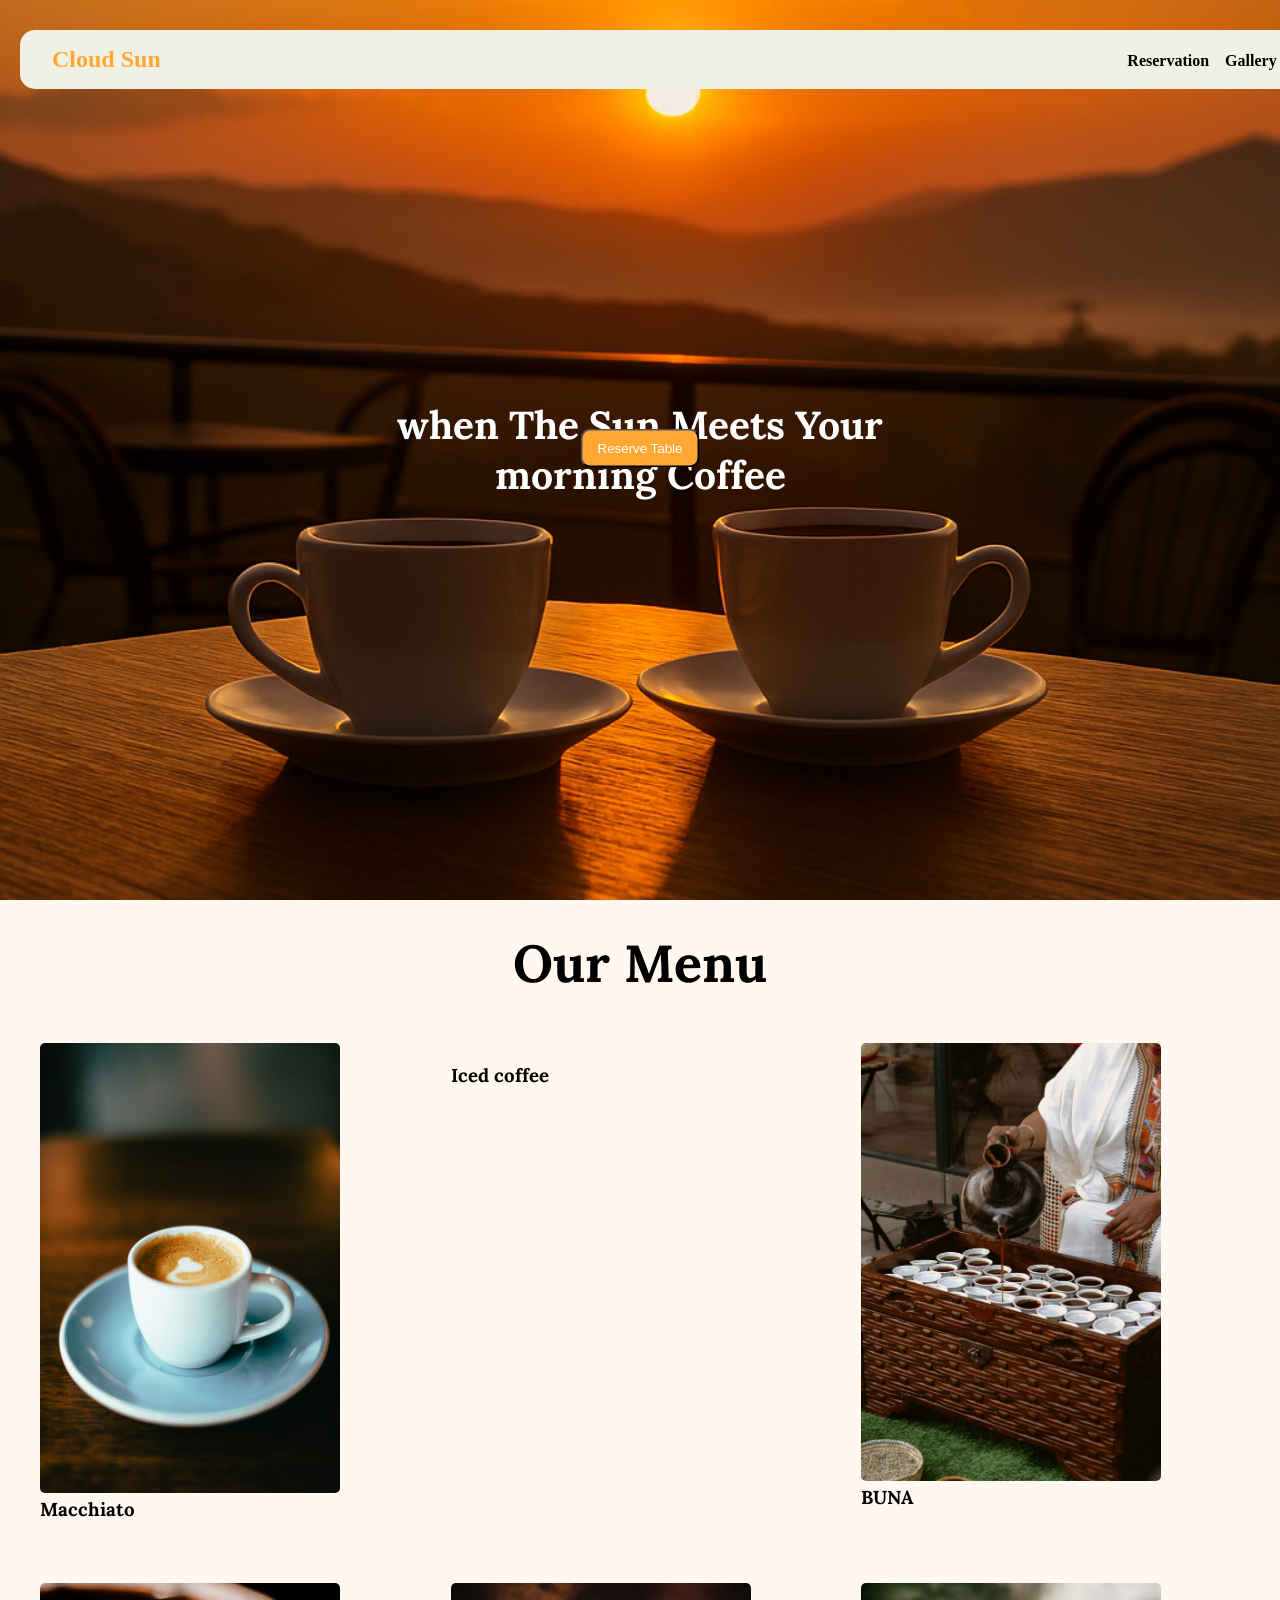
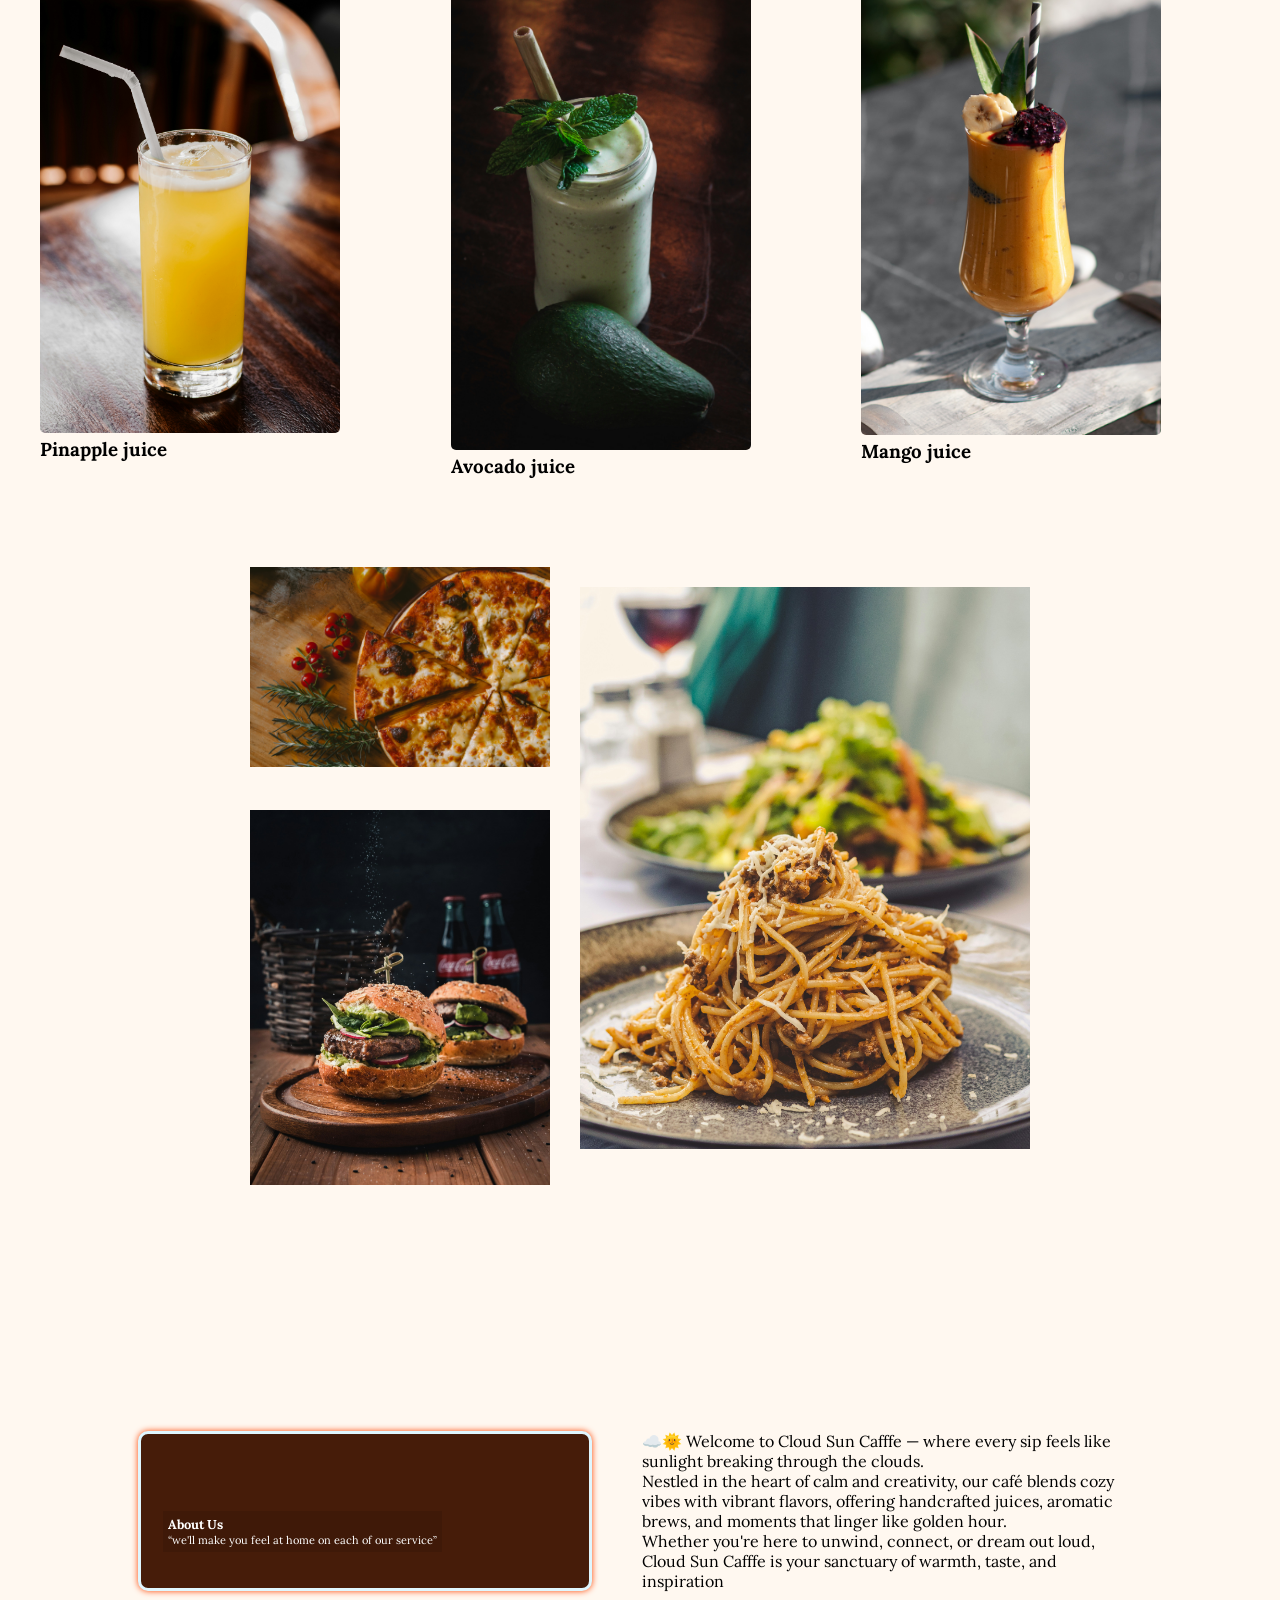
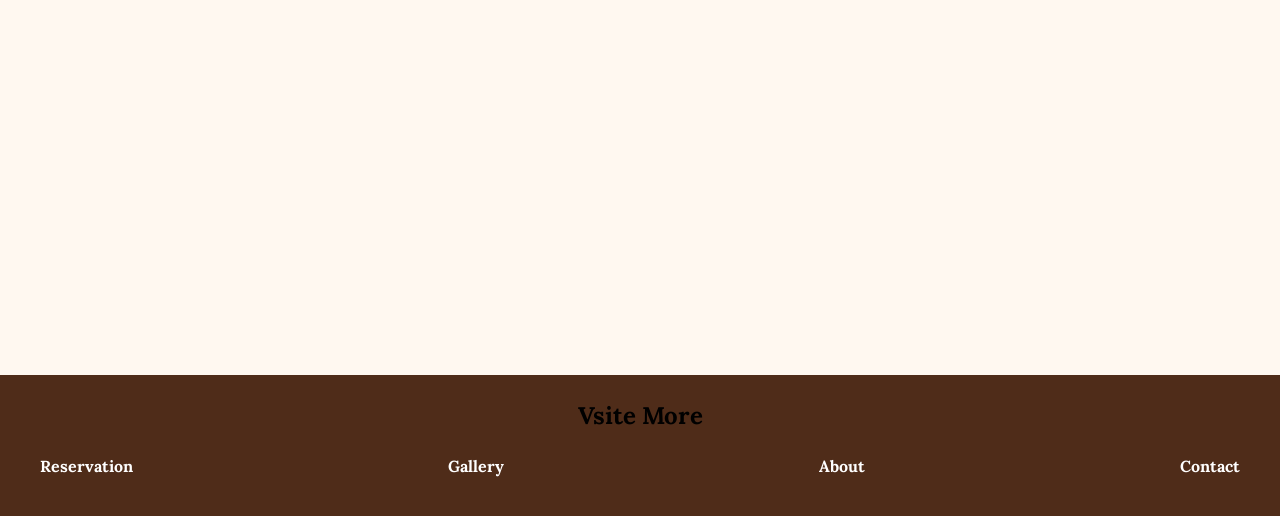
==== index.html @ cbf5fb4f "Initial implementation of Cloud Sun Cafe & Restaurant website" ====
<!DOCTYPE html>
<html lang="en">
<head>
    <meta charset="UTF-8">
    <meta name="viewport" content="width=device-width, initial-scale=1.0">
    <title>HOME PAGE</title>
    <link rel="stylesheet" href="css/style.css">
    <link href="https://fonts.googleapis.com/css2?family=Poppins:wght@400;600&family=Lora:wght@400;700&display=swap" rel="stylesheet">
</head>
<body>
    <section class="header-wrapper">
    <section class="text1">
        <h2>when The Sun Meets Your morning Coffee</h2>
    </section>
    <section class="btn1">
        <button class="btnn1"><a href="reservation.html">Reserve Table</a></button>
    </section>
  <header id="header">
       <div id="cafe-name">
        <h1>Cloud Sun</h1>
    </div>
    <nav class="nav-bar"> 
        <ul>
        <li><a href="reservation.html">Reservation</a></li>
        <li><a href="gallery.html">Gallery</a></li>
        <li><a href="about.html">about</a></li>
        <li><a href="contact.html">Contact</a></li>
    </ul>

    </nav>
  </header>  
  </section>
  
  <main id="menu-content">
    <div class="menu-place">
    <h1>Our Menu</h1>
    </div>
    <section class="menu-category">
      <div class="menu-item">
        <div class="drink1">
            <div class="im1">
             <img src="images/jeremy-yap-jn-HaGWe4yw-unsplash.jpg" alt="">
             </div>
        <h3>Macchiato </h3>
     
      </div>
      <div class="drink2">
        <img src="images/nathan-dumlao-vZOZJH_xkUk-unsplash.jpg" alt="">
        <h3> Iced coffee </h3>
       
      </div>
       <div class="drink2">
        <img src="images/zen-summer-sJGiivhaYd0-unsplash.jpg" alt="">
        <h3>BUNA</h3>
       
      </div>
      </div>
    </section>
      <section class="juices">
        <div class="juice-conetent">
        <div class="juice1">
            <div class="images">
             <img src="images/abhishek-hajare-fNTZfDSFajs-unsplash.jpg" alt="">
             </div>
        <h3> Pinapple juice </h3>
        <p></p>
      </div>
      <div class="juice2">
        <img src="images/louis-hansel-ByO9V_bwCp0-unsplash.jpg" alt="">
        <h3> Avocado juice</h3>
        <p></p>
      </div>
       <div class="juice3">
        <img src="images/kimia-kazemi-yyoNYCmTVbw-unsplash.jpg" alt="">
        <h3>Mango juice</h3>
        <p></p>
      </div>
      </div>
      </section>
      <section class="gallery">
<div class="gallery-conenet">
       <div class="food-content">
        <div class="food1">
            <div class="images">
             <img src="images/ivan-torres-MQUqbmszGGM-unsplash.jpg" alt="">
             </div>
        <h3> </h3>
        <p></p>
      </div>
      <div class="food2">
        <div class="image-food">
        <img src="images/mae-mu-I7A_pHLcQK8-unsplash.jpg" alt="">
        </div>
         <h3> </h3>
      </div>
      
</div>
<section class="side-food-passta">
     <div class="food3">
        <div class="image-food">
        <img src="images/alazar-kassahun-Lpra2k9OAZA-unsplash.jpg" alt="">
        </div>
         <h3></h3>
      </div>
</section>
</div>
      </section>
      <section class="about-us-little">
      <section class="third-section">
          <div class="overlay-text">
    <h3>About Us</h3>
    <p>“we'll make you feel at home on each of our service”</p>
          </section>
        </div>
          <div class="about-us-text">
            <p>☁️🌞 Welcome to Cloud Sun Cafffe — where every sip feels like sunlight breaking through the clouds.<br>Nestled in the heart of calm and creativity,
               our café blends cozy vibes with vibrant flavors, offering  handcrafted juices, aromatic brews, and moments that linger like golden hour.<br> Whether you're
                here to unwind, connect, or dream out loud, Cloud Sun Cafffe is your sanctuary of warmth, taste, and inspiration
</p>
          </div>

</section>
  </main>
  <footer class="foot">
    <h2>Vsite More</h2>
    <div class="contnets">
      <ul>
        <li><a href="reservation.html">Reservation</a></li>
      <li><a href="gallery.html">Gallery</a></li>
      <li><a href="about.html">About</a></li>
      <li><a href="contact.html">Contact</a></li>
    </ul>
    </div>
  </footer>
  <script src="js/"></script>
</body>
</html>
---- css/style.css ----
*{
    margin:0;
    padding:0;
    background-size: cover;
}
body{
     font-family: 'Lora', serif;
     background-color: #FFF8F0;
}
.header-wrapper{
    background: rgba(0, 0, 20,0) url(/images/Create\ an\ HD\ quality.png);
   height: 100vh;
 background-size: cover;
 background-position: center;
  position:relative;
  width: 100%;

}


#cafe-name h1 {
    font-family: 'Playfair Display', serif;
color: #FFA733;
}

#header{
    margin-top: 30px;
    margin-left: 20px;
  position: absolute;
  top:0;
  width:1350px;
  display: flex;
  justify-content: space-between;
  align-items: center;
  padding: 1rem 2rem;
  background-color: #F1F0E4;
border-radius: 15px;
 

}
@media (max-width:768px){
  #cafe-name h1 {
    font-family: 'Playfair Display', serif;
color: #FFA733;
font-size:18px;
}
#header{
   width:300px;
}
.nav-bar ul{
  font-size: 10px;
}
}

.nav-bar ul {
  list-style: none;
  display: flex;
  gap: 1rem;
}

.nav-bar a {
  color: black;
  text-decoration: none;
  font-weight: bold;
  font-family: 'Playfair Display', serif;
  transform: 0.3s;
}
.nav-bar a:hover{
    color:#FFA733;
    border-bottom: 2px solid #461C09;
    transition: ease-in;
}

.text1{
    position: absolute;
  top: 50%;
  left: 50%;
  transform: translate(-50%, -50%);
  color: white;
  text-align: center; 
  font-size: 26px;
}
@media (max-width:768px){
   .btn1{
  position: relative;
  top:40px;
 
   }
   .text1{
    font-size: 20px;
    width: 80%;
    padding: 130px;
   }
}

 button{
    background-color: #FFA733;
    padding:10px 15px;
    margin-top: 25px;
    color: white;
    position: absolute;
     top: 28rem;
    left: 50%;
    transform: translate(-50%,-50%);
   display: block;
   margin: 0 auto;
   border-radius: 10px;
    
}
button:hover{
  background-color: #150700;
  color:white;
}
button a{
  text-decoration: none;
  color: white;
}
#menu-content h1{
    text-align: center;
}
.menu-place{
    margin-top: 30px;
    font-size: 26px;
}
.menu-category {
    margin-top: 15px;
  display: flex;
  justify-content: center;
  background-color: #FFF8F0; 
  padding: 2rem;
  border-radius: 16px;
}
.menu-item {
  display: grid;
  grid-template-columns: repeat(auto-fit, minmax(100px, 1fr));
  gap: 2rem;
  max-width: 1200px;
  width: 100%;
}
.menu-item img{
    width:300px;
    border-radius:5px;
}
@media (max-width: 768px) {
  .menu-item {
    grid-template-columns: 1fr;
  }
}
.juices{
    display: flex;
    justify-content: center;
    gap: 10px;
  background-color: #FFF8F0; 
    
}
.juice-conetent img{
    width:300px;
    border-radius:5px; 
}
.juice-conetent {
    margin-top: 30px;
    display: grid;
  grid-template-columns: repeat(auto-fit, minmax(100px, 1fr));
  gap: 2rem;
  max-width: 1200px;
  width: 100%;
}

@media (max-width: 768px) {
 .juice-conetent {
    grid-template-columns: 1fr;
    margin-left: 30px;
    
  }
}
.gallery-conenet{
    margin-top: 50px;
    display: flex;
    justify-content: center;
  background-color: #FFF8F0; 

}
@media(max-width:768px){
  .gallery-conenet{
    flex-direction: column;
    align-items: center;
  }
}
.gallery-conenet img{
     width:300px;
     margin-top: 13%;
}
.food-content{
   
}
.side-food-passta{
    padding-left: 30px;
}
.side-food-passta img{
    width: 450px;
}
.third-section{
    margin-top: 50px;
     position: relative;
    background-color:#461C09;
}
.third-section {
width:35%;
border-radius: 10px;
 border: 3px solid #e0f7ff;
 box-shadow:0 0 6px  orangered;

 
}
.overlay-text{
    padding: 5px;
    position: absolute;
    top:50%;
    left: 5%;
    color: white;
    font-size: 11px;
    background-color: rgba(0, 0, 0, 0.1);
}
.about-us-little{
 display: flex;
 justify-content: center;
 gap: 50px;
 flex-wrap: wrap;
 margin-top: 15%;
}
.about-us-text{
  display: block;
  width: 500px;
  margin-top:50px;
}
footer{
   background-color:#4F2C19;
   margin-top: 30%;
   padding: 20px;
}
.foot h2{
 text-align: center;
 margin: 5px;
}
.contnets{
  color:black;
padding: 20px;
  gap: px;
  
}
.contnets ul{
  display: flex;
  justify-content: space-between;
}
.contnets li{
  list-style: none;
}
.contnets a{
    color: white;
  text-decoration: none;
  cursor: pointer;
  font-weight: bolder;
  font-family:'Lora',serif;

}
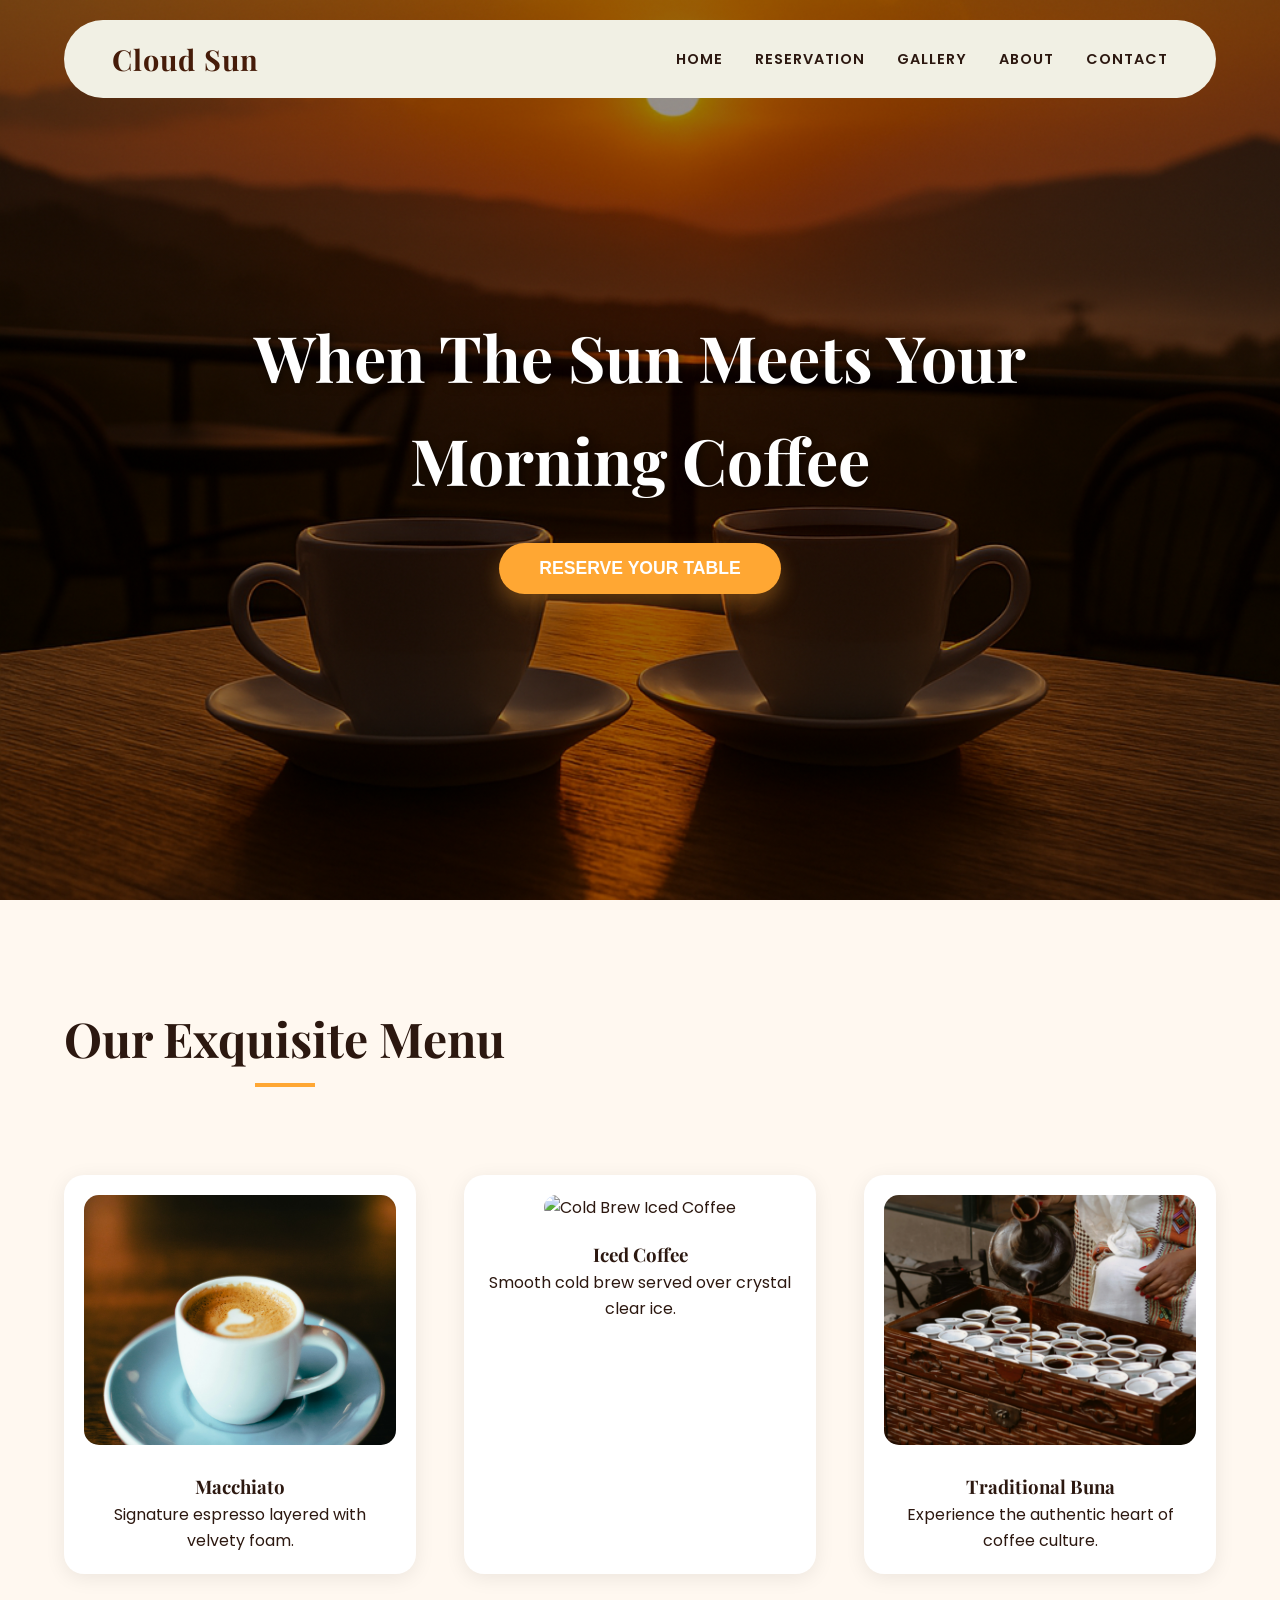
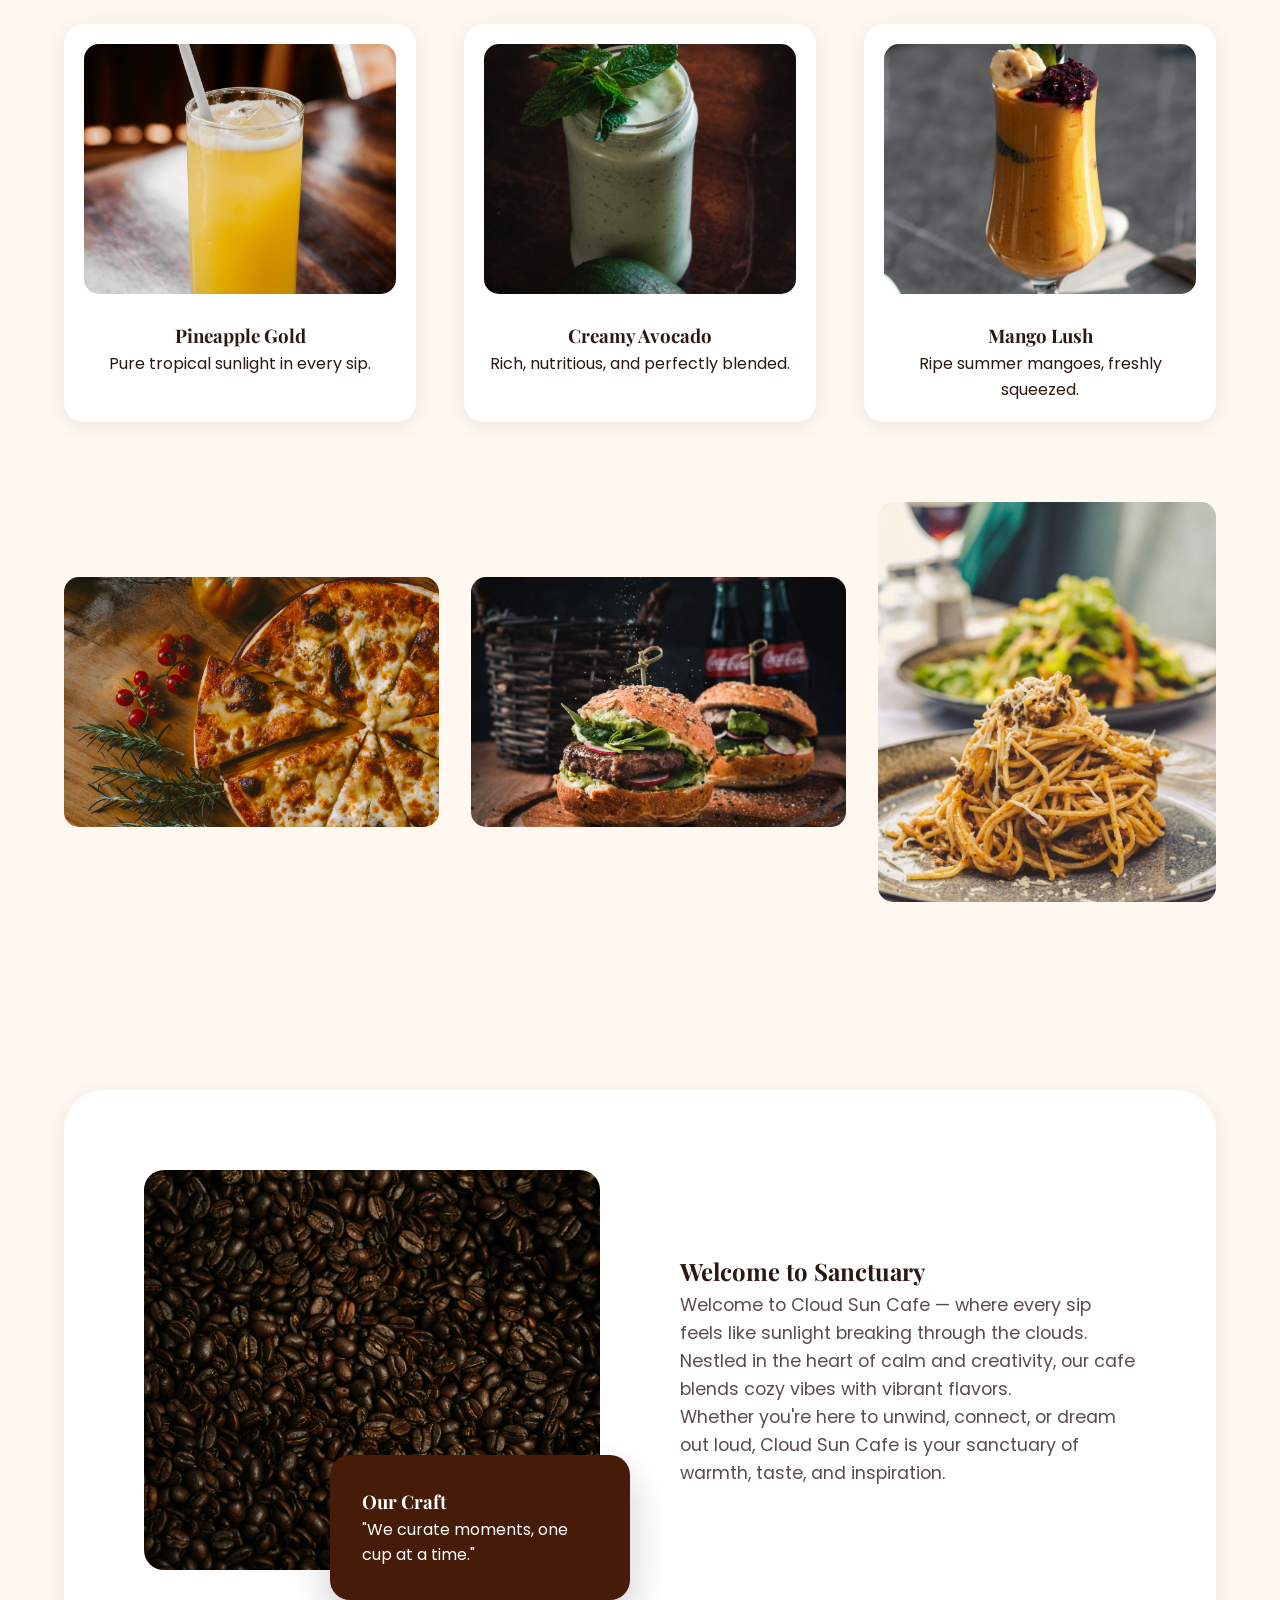
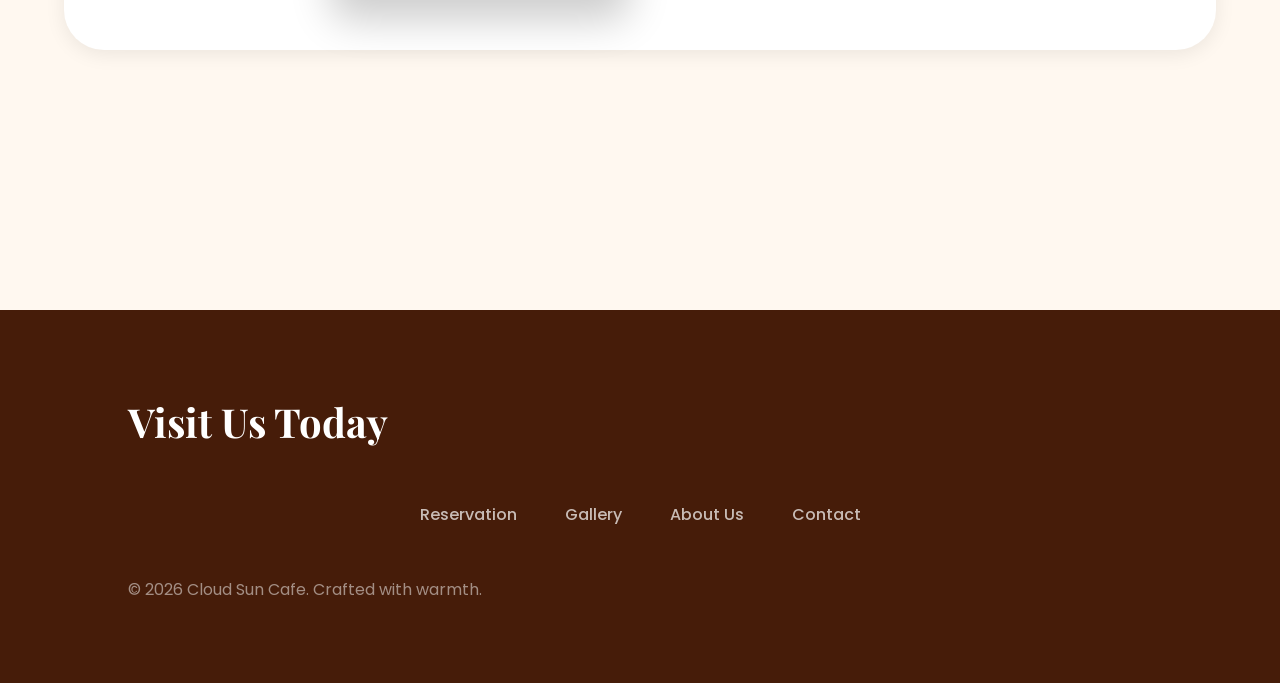
==== commit 574fcf96: "Refactor: Professionalize UI/UX and organize project structure" ====
--- a/index.html
+++ b/index.html
@@ -3,135 +3,125 @@
 <head>
     <meta charset="UTF-8">
     <meta name="viewport" content="width=device-width, initial-scale=1.0">
-    <title>HOME PAGE</title>
+    <meta name="description" content="Experience the finest artisanal coffee and handcrafted juices at Cloud Sun Cafe. Your sanctuary of warmth and inspiration.">
+    <title>Cloud Sun Cafe | Artisanal Coffee & Handcrafted Juices</title>
     <link rel="stylesheet" href="css/style.css">
-    <link href="https://fonts.googleapis.com/css2?family=Poppins:wght@400;600&family=Lora:wght@400;700&display=swap" rel="stylesheet">
+    <link href="https://fonts.googleapis.com/css2?family=Poppins:wght@300;400;600;700&family=Playfair+Display:wght@700;900&display=swap" rel="stylesheet">
 </head>
 <body>
+    <header id="header">
+        <div id="cafe-name">
+            <h1>Cloud Sun</h1>
+        </div>
+        <nav class="nav-bar"> 
+            <ul>
+                <li><a href="index.html">Home</a></li>
+                <li><a href="reservation.html">Reservation</a></li>
+                <li><a href="gallery.html">Gallery</a></li>
+                <li><a href="about.html">About</a></li>
+                <li><a href="contact.html">Contact</a></li>
+            </ul>
+        </nav>
+    </header>
+
     <section class="header-wrapper">
-    <section class="text1">
-        <h2>when The Sun Meets Your morning Coffee</h2>
+        <div class="text1">
+            <h2>When The Sun Meets Your Morning Coffee</h2>
+        </div>
+        <div class="btn1">
+            <button class="btnn1"><a href="reservation.html">Reserve Your Table</a></button>
+        </div>
     </section>
-    <section class="btn1">
-        <button class="btnn1"><a href="reservation.html">Reserve Table</a></button>
-    </section>
-  <header id="header">
-       <div id="cafe-name">
-        <h1>Cloud Sun</h1>
-    </div>
-    <nav class="nav-bar"> 
-        <ul>
-        <li><a href="reservation.html">Reservation</a></li>
-        <li><a href="gallery.html">Gallery</a></li>
-        <li><a href="about.html">about</a></li>
-        <li><a href="contact.html">Contact</a></li>
-    </ul>
+  
+    <main id="menu-content">
+        <div class="menu-place">
+            <h1>Our Exquisite Menu</h1>
+        </div>
+        
+        <section class="menu-category">
+            <div class="menu-item">
+                <article class="drink1">
+                    <img src="images/macchiato.jpg" alt="Rich Caramel Macchiato">
+                    <h3>Macchiato</h3>
+                    <p>Signature espresso layered with velvety foam.</p>
+                </article>
+                <article class="drink2">
+                    <img src="images/iced-coffee.jpg" alt="Cold Brew Iced Coffee">
+                    <h3>Iced Coffee</h3>
+                    <p>Smooth cold brew served over crystal clear ice.</p>
+                </article>
+                <article class="drink2">
+                    <img src="images/buna.jpg" alt="Traditional Buna Coffee">
+                    <h3>Traditional Buna</h3>
+                    <p>Experience the authentic heart of coffee culture.</p>
+                </article>
+            </div>
+        </section>
 
-    </nav>
-  </header>  
-  </section>
-  
-  <main id="menu-content">
-    <div class="menu-place">
-    <h1>Our Menu</h1>
-    </div>
-    <section class="menu-category">
-      <div class="menu-item">
-        <div class="drink1">
-            <div class="im1">
-             <img src="images/jeremy-yap-jn-HaGWe4yw-unsplash.jpg" alt="">
-             </div>
-        <h3>Macchiato </h3>
-     
-      </div>
-      <div class="drink2">
-        <img src="images/nathan-dumlao-vZOZJH_xkUk-unsplash.jpg" alt="">
-        <h3> Iced coffee </h3>
-       
-      </div>
-       <div class="drink2">
-        <img src="images/zen-summer-sJGiivhaYd0-unsplash.jpg" alt="">
-        <h3>BUNA</h3>
-       
-      </div>
-      </div>
-    </section>
-      <section class="juices">
-        <div class="juice-conetent">
-        <div class="juice1">
-            <div class="images">
-             <img src="images/abhishek-hajare-fNTZfDSFajs-unsplash.jpg" alt="">
-             </div>
-        <h3> Pinapple juice </h3>
-        <p></p>
-      </div>
-      <div class="juice2">
-        <img src="images/louis-hansel-ByO9V_bwCp0-unsplash.jpg" alt="">
-        <h3> Avocado juice</h3>
-        <p></p>
-      </div>
-       <div class="juice3">
-        <img src="images/kimia-kazemi-yyoNYCmTVbw-unsplash.jpg" alt="">
-        <h3>Mango juice</h3>
-        <p></p>
-      </div>
-      </div>
-      </section>
-      <section class="gallery">
-<div class="gallery-conenet">
-       <div class="food-content">
-        <div class="food1">
-            <div class="images">
-             <img src="images/ivan-torres-MQUqbmszGGM-unsplash.jpg" alt="">
-             </div>
-        <h3> </h3>
-        <p></p>
-      </div>
-      <div class="food2">
-        <div class="image-food">
-        <img src="images/mae-mu-I7A_pHLcQK8-unsplash.jpg" alt="">
+        <section class="juices">
+            <div class="juice-conetent">
+                <article class="juice1">
+                    <img src="images/pineapple-juice.jpg" alt="Sweet Pineapple Juice">
+                    <h3>Pineapple Gold</h3>
+                    <p>Pure tropical sunlight in every sip.</p>
+                </article>
+                <article class="juice2">
+                    <img src="images/avocado-juice.jpg" alt="Creamy Avocado Juice">
+                    <h3>Creamy Avocado</h3>
+                    <p>Rich, nutritious, and perfectly blended.</p>
+                </article>
+                <article class="juice3">
+                    <img src="images/mango-juice.jpg" alt="Lush Mango Juice">
+                    <h3>Mango Lush</h3>
+                    <p>Ripe summer mangoes, freshly squeezed.</p>
+                </article>
+            </div>
+        </section>
+
+        <section class="gallery">
+            <div class="gallery-content">
+                <div class="food-content">
+                    <div class="food1">
+                        <img src="images/pasta-1.jpg" alt="Artisan Pasta Selection">
+                    </div>
+                    <div class="food2">
+                        <img src="images/pasta-2.jpg" alt="Savory Home-style Pasta">
+                    </div>
+                </div>
+                <div class="side-food-pasta">
+                    <img src="images/pasta-3.jpg" alt="Signature Seafood Pasta">
+                </div>
+            </div>
+        </section>
+
+        <section class="about-us-little">
+            <div class="third-section">
+                <div class="overlay-text">
+                    <h3>Our Craft</h3>
+                    <p>"We curate moments, one cup at a time."</p>
+                </div>
+            </div>
+            <div class="about-us-text">
+                <h2>Welcome to Sanctuary</h2>
+                <p>Welcome to Cloud Sun Cafe — where every sip feels like sunlight breaking through the clouds. Nestled in the heart of calm and creativity, our cafe blends cozy vibes with vibrant flavors.</p>
+                <p>Whether you're here to unwind, connect, or dream out loud, Cloud Sun Cafe is your sanctuary of warmth, taste, and inspiration.</p>
+            </div>
+        </section>
+    </main>
+
+    <footer class="foot">
+        <h2>Visit Us Today</h2>
+        <div class="contents">
+            <ul>
+                <li><a href="reservation.html">Reservation</a></li>
+                <li><a href="gallery.html">Gallery</a></li>
+                <li><a href="about.html">About Us</a></li>
+                <li><a href="contact.html">Contact</a></li>
+            </ul>
         </div>
-         <h3> </h3>
-      </div>
-      
-</div>
-<section class="side-food-passta">
-     <div class="food3">
-        <div class="image-food">
-        <img src="images/alazar-kassahun-Lpra2k9OAZA-unsplash.jpg" alt="">
-        </div>
-         <h3></h3>
-      </div>
-</section>
-</div>
-      </section>
-      <section class="about-us-little">
-      <section class="third-section">
-          <div class="overlay-text">
-    <h3>About Us</h3>
-    <p>“we'll make you feel at home on each of our service”</p>
-          </section>
-        </div>
-          <div class="about-us-text">
-            <p>☁️🌞 Welcome to Cloud Sun Cafffe — where every sip feels like sunlight breaking through the clouds.<br>Nestled in the heart of calm and creativity,
-               our café blends cozy vibes with vibrant flavors, offering  handcrafted juices, aromatic brews, and moments that linger like golden hour.<br> Whether you're
-                here to unwind, connect, or dream out loud, Cloud Sun Cafffe is your sanctuary of warmth, taste, and inspiration
-</p>
-          </div>
+        <p style="margin-top: 50px; opacity: 0.5;">&copy; 2026 Cloud Sun Cafe. Crafted with warmth.</p>
+    </footer>
 
-</section>
-  </main>
-  <footer class="foot">
-    <h2>Vsite More</h2>
-    <div class="contnets">
-      <ul>
-        <li><a href="reservation.html">Reservation</a></li>
-      <li><a href="gallery.html">Gallery</a></li>
-      <li><a href="about.html">About</a></li>
-      <li><a href="contact.html">Contact</a></li>
-    </ul>
-    </div>
-  </footer>
-  <script src="js/"></script>
+    <script src="js/main.js"></script>
 </body>
 </html>
--- a/css/style.css
+++ b/css/style.css
@@ -1,267 +1,315 @@
-*{
-    margin:0;
-    padding:0;
+:root {
+    --primary: #461c09;
+    --primary-light: #6d3a24;
+    --accent: #ffa733;
+    --accent-hover: #e6952e;
+    --bg-warm: #fff8f0;
+    --bg-white: #ffffff;
+    --text-dark: #2c1810;
+    --text-light: #5c4b51;
+    --glass: rgba(255, 255, 255, 0.85);
+    --shadow: 0 4px 20px rgba(0, 0, 0, 0.08);
+    --transition: all 0.3s cubic-bezier(0.4, 0, 0.2, 1);
+}
+
+* {
+    margin: 0;
+    padding: 0;
+    box-sizing: border-box;
+}
+
+body {
+    font-family: 'Poppins', sans-serif;
+    color: var(--text-dark);
+    line-height: 1.6;
+    background-color: var(--bg-warm);
+    overflow-x: hidden;
+}
+
+h1, h2, h3 {
+    font-family: 'Playfair Display', serif;
+    font-weight: 700;
+}
+
+/* --- Premium Navigation --- */
+header {
+    position: fixed;
+    top: 20px;
+    left: 50%;
+    transform: translateX(-50%);
+    width: 90%;
+    max-width: 1200px;
+    display: flex;
+    justify-content: space-between;
+    align-items: center;
+    padding: 1rem 3rem;
+    background: var(--glass);
+    backdrop-filter: blur(10px);
+    border-radius: 50px;
+    z-index: 1000;
+    box-shadow: var(--shadow);
+    transition: var(--transition);
+}
+
+header.sticky {
+    top: 0;
+    width: 100%;
+    border-radius: 0;
+    padding: 0.8rem 5%;
+}
+
+#cafe-name h1 {
+    font-size: 1.8rem;
+    color: var(--primary);
+    letter-spacing: 1px;
+}
+
+.nav-bar ul {
+    list-style: none;
+    display: flex;
+    gap: 2rem;
+}
+
+.nav-bar a {
+    text-decoration: none;
+    color: var(--text-dark);
+    font-weight: 600;
+    font-size: 0.9rem;
+    text-transform: uppercase;
+    letter-spacing: 1px;
+    transition: var(--transition);
+    position: relative;
+}
+
+.nav-bar a::after {
+    content: '';
+    position: absolute;
+    bottom: -5px;
+    left: 0;
+    width: 0;
+    height: 2px;
+    background: var(--accent);
+    transition: var(--transition);
+}
+
+.nav-bar a:hover {
+    color: var(--accent);
+}
+
+.nav-bar a:hover::after {
+    width: 100%;
+}
+
+/* --- Hero Section --- */
+.header-wrapper {
+    height: 100vh;
+    background: linear-gradient(rgba(0,0,0,0.4), rgba(0,0,0,0.4)), url("../images/logo.png");
     background-size: cover;
-}
-body{
-     font-family: 'Lora', serif;
-     background-color: #FFF8F0;
-}
-.header-wrapper{
-    background: rgba(0, 0, 20,0) url(/images/Create\ an\ HD\ quality.png);
-   height: 100vh;
- background-size: cover;
- background-position: center;
-  position:relative;
-  width: 100%;
-
-}
-
-
-#cafe-name h1 {
-    font-family: 'Playfair Display', serif;
-color: #FFA733;
-}
-
-#header{
-    margin-top: 30px;
-    margin-left: 20px;
-  position: absolute;
-  top:0;
-  width:1350px;
-  display: flex;
-  justify-content: space-between;
-  align-items: center;
-  padding: 1rem 2rem;
-  background-color: #F1F0E4;
-border-radius: 15px;
- 
-
-}
-@media (max-width:768px){
-  #cafe-name h1 {
-    font-family: 'Playfair Display', serif;
-color: #FFA733;
-font-size:18px;
-}
-#header{
-   width:300px;
-}
-.nav-bar ul{
-  font-size: 10px;
-}
-}
-
-.nav-bar ul {
-  list-style: none;
-  display: flex;
-  gap: 1rem;
-}
-
-.nav-bar a {
-  color: black;
-  text-decoration: none;
-  font-weight: bold;
-  font-family: 'Playfair Display', serif;
-  transform: 0.3s;
-}
-.nav-bar a:hover{
-    color:#FFA733;
-    border-bottom: 2px solid #461C09;
-    transition: ease-in;
-}
-
-.text1{
+    background-position: center;
+    display: flex;
+    flex-direction: column;
+    justify-content: center;
+    align-items: center;
+    text-align: center;
+    color: white;
+}
+
+.text1 h2 {
+    font-size: 4rem;
+    max-width: 800px;
+    margin-bottom: 2rem;
+    text-transform: capitalize;
+    text-shadow: 2px 2px 10px rgba(0,0,0,0.5);
+    animation: fadeInUp 1s ease;
+}
+
+.btnn1 {
+    background: var(--accent);
+    padding: 15px 40px;
+    border-radius: 50px;
+    border: none;
+    transition: var(--transition);
+    cursor: pointer;
+    box-shadow: 0 10px 20px rgba(255, 167, 51, 0.3);
+}
+
+.btnn1 a {
+    color: white;
+    text-decoration: none;
+    font-weight: 700;
+    font-size: 1.1rem;
+    text-transform: uppercase;
+}
+
+.btnn1:hover {
+    transform: translateY(-5px);
+    background: var(--accent-hover);
+    box-shadow: 0 15px 30px rgba(255, 167, 51, 0.4);
+}
+
+/* --- Sections --- */
+main {
+    padding: 100px 5%;
+}
+
+.menu-place h1 {
+    font-size: 3rem;
+    margin-bottom: 3rem;
+    position: relative;
+    display: inline-block;
+}
+
+.menu-place h1::after {
+    content: '';
     position: absolute;
-  top: 50%;
-  left: 50%;
-  transform: translate(-50%, -50%);
-  color: white;
-  text-align: center; 
-  font-size: 26px;
-}
-@media (max-width:768px){
-   .btn1{
-  position: relative;
-  top:40px;
- 
-   }
-   .text1{
-    font-size: 20px;
-    width: 80%;
-    padding: 130px;
-   }
-}
-
- button{
-    background-color: #FFA733;
-    padding:10px 15px;
-    margin-top: 25px;
+    bottom: -10px;
+    left: 50%;
+    transform: translateX(-50%);
+    width: 60px;
+    height: 4px;
+    background: var(--accent);
+}
+
+/* --- Grid Systems --- */
+.menu-item, .juice-conetent {
+    display: grid;
+    grid-template-columns: repeat(auto-fit, minmax(300px, 1fr));
+    gap: 3rem;
+    max-width: 1200px;
+    margin: 50px auto;
+}
+
+.drink1, .drink2, .juice1, .juice2, .juice3 {
+    background: var(--bg-white);
+    padding: 20px;
+    border-radius: 20px;
+    box-shadow: var(--shadow);
+    transition: var(--transition);
+    text-align: center;
+}
+
+.drink1:hover, .juice1:hover {
+    transform: translateY(-10px);
+}
+
+img {
+    width: 100%;
+    height: 250px;
+    object-fit: cover;
+    border-radius: 15px;
+    margin-bottom: 20px;
+}
+
+/* --- Side Food Section --- */
+.gallery-content {
+    display: flex;
+    gap: 2rem;
+    align-items: center;
+    margin-top: 5rem;
+}
+
+.food-content {
+    display: grid;
+    grid-template-columns: 1fr 1fr;
+    gap: 2rem;
+}
+
+.side-food-pasta {
+    flex: 1;
+}
+
+.side-food-pasta img {
+    height: 400px;
+}
+
+/* --- About Us Mini --- */
+.about-us-little {
+    display: flex;
+    align-items: center;
+    gap: 5rem;
+    margin-top: 10rem;
+    padding: 80px;
+    background: var(--bg-white);
+    border-radius: 40px;
+    box-shadow: var(--shadow);
+}
+
+.third-section {
+    flex: 1;
+    height: 400px;
+    background: url("../images/interior-1.jpg") center/cover;
+    border-radius: 20px;
+    position: relative;
+}
+
+.overlay-text {
+    position: absolute;
+    bottom: -30px;
+    right: -30px;
+    background: var(--primary);
     color: white;
-    position: absolute;
-     top: 28rem;
-    left: 50%;
-    transform: translate(-50%,-50%);
-   display: block;
-   margin: 0 auto;
-   border-radius: 10px;
-    
-}
-button:hover{
-  background-color: #150700;
-  color:white;
-}
-button a{
-  text-decoration: none;
-  color: white;
-}
-#menu-content h1{
-    text-align: center;
-}
-.menu-place{
-    margin-top: 30px;
-    font-size: 26px;
-}
-.menu-category {
-    margin-top: 15px;
-  display: flex;
-  justify-content: center;
-  background-color: #FFF8F0; 
-  padding: 2rem;
-  border-radius: 16px;
-}
-.menu-item {
-  display: grid;
-  grid-template-columns: repeat(auto-fit, minmax(100px, 1fr));
-  gap: 2rem;
-  max-width: 1200px;
-  width: 100%;
-}
-.menu-item img{
-    width:300px;
-    border-radius:5px;
-}
+    padding: 2rem;
+    border-radius: 20px;
+    max-width: 300px;
+    box-shadow: 0 20px 40px rgba(0,0,0,0.2);
+}
+
+.about-us-text {
+    flex: 1;
+}
+
+.about-us-text p {
+    font-size: 1.1rem;
+    color: var(--text-light);
+}
+
+/* --- Footer --- */
+footer {
+    background: var(--primary);
+    color: white;
+    padding: 80px 10%;
+    margin-top: 10rem;
+}
+
+footer h2 {
+    font-size: 2.5rem;
+    margin-bottom: 3rem;
+}
+
+.contents ul {
+    display: flex;
+    justify-content: center;
+    gap: 3rem;
+    list-style: none;
+}
+
+.contents a {
+    color: rgba(255,255,255,0.7);
+    text-decoration: none;
+    font-weight: 500;
+    transition: var(--transition);
+}
+
+.contents a:hover {
+    color: var(--accent);
+}
+
+/* --- Animations --- */
+@keyframes fadeInUp {
+    from {
+        opacity: 0;
+        transform: translateY(30px);
+    }
+    to {
+        opacity: 1;
+        transform: translateY(0);
+    }
+}
+
+/* --- Mobile --- */
 @media (max-width: 768px) {
-  .menu-item {
-    grid-template-columns: 1fr;
-  }
-}
-.juices{
-    display: flex;
-    justify-content: center;
-    gap: 10px;
-  background-color: #FFF8F0; 
-    
-}
-.juice-conetent img{
-    width:300px;
-    border-radius:5px; 
-}
-.juice-conetent {
-    margin-top: 30px;
-    display: grid;
-  grid-template-columns: repeat(auto-fit, minmax(100px, 1fr));
-  gap: 2rem;
-  max-width: 1200px;
-  width: 100%;
-}
-
-@media (max-width: 768px) {
- .juice-conetent {
-    grid-template-columns: 1fr;
-    margin-left: 30px;
-    
-  }
-}
-.gallery-conenet{
-    margin-top: 50px;
-    display: flex;
-    justify-content: center;
-  background-color: #FFF8F0; 
-
-}
-@media(max-width:768px){
-  .gallery-conenet{
-    flex-direction: column;
-    align-items: center;
-  }
-}
-.gallery-conenet img{
-     width:300px;
-     margin-top: 13%;
-}
-.food-content{
-   
-}
-.side-food-passta{
-    padding-left: 30px;
-}
-.side-food-passta img{
-    width: 450px;
-}
-.third-section{
-    margin-top: 50px;
-     position: relative;
-    background-color:#461C09;
-}
-.third-section {
-width:35%;
-border-radius: 10px;
- border: 3px solid #e0f7ff;
- box-shadow:0 0 6px  orangered;
-
- 
-}
-.overlay-text{
-    padding: 5px;
-    position: absolute;
-    top:50%;
-    left: 5%;
-    color: white;
-    font-size: 11px;
-    background-color: rgba(0, 0, 0, 0.1);
-}
-.about-us-little{
- display: flex;
- justify-content: center;
- gap: 50px;
- flex-wrap: wrap;
- margin-top: 15%;
-}
-.about-us-text{
-  display: block;
-  width: 500px;
-  margin-top:50px;
-}
-footer{
-   background-color:#4F2C19;
-   margin-top: 30%;
-   padding: 20px;
-}
-.foot h2{
- text-align: center;
- margin: 5px;
-}
-.contnets{
-  color:black;
-padding: 20px;
-  gap: px;
-  
-}
-.contnets ul{
-  display: flex;
-  justify-content: space-between;
-}
-.contnets li{
-  list-style: none;
-}
-.contnets a{
-    color: white;
-  text-decoration: none;
-  cursor: pointer;
-  font-weight: bolder;
-  font-family:'Lora',serif;
-
-}
-
-  +    .text1 h2 { font-size: 2.5rem; }
+    .about-us-little { flex-direction: column; padding: 40px; }
+    .gallery-content { flex-direction: column; }
+    .overlay-text { position: static; margin-top: 20px; max-width: 100%; }
+}
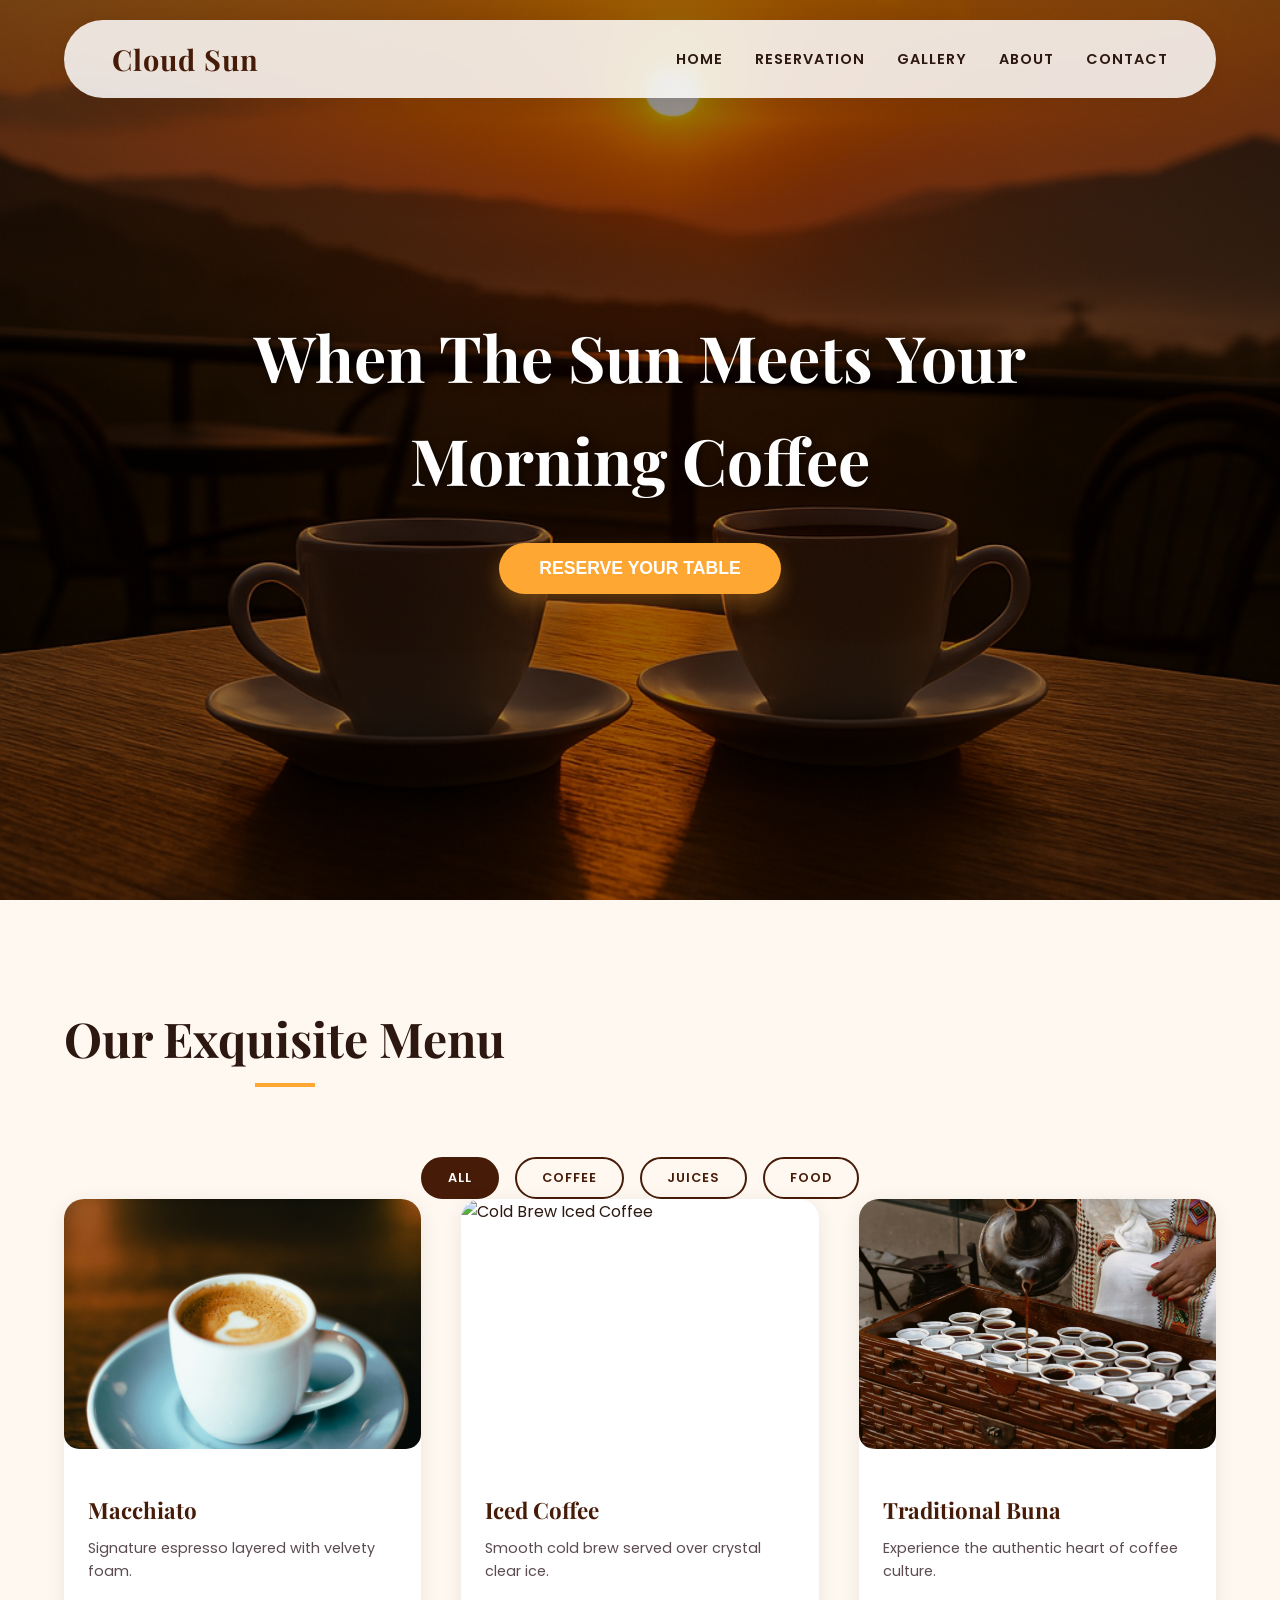
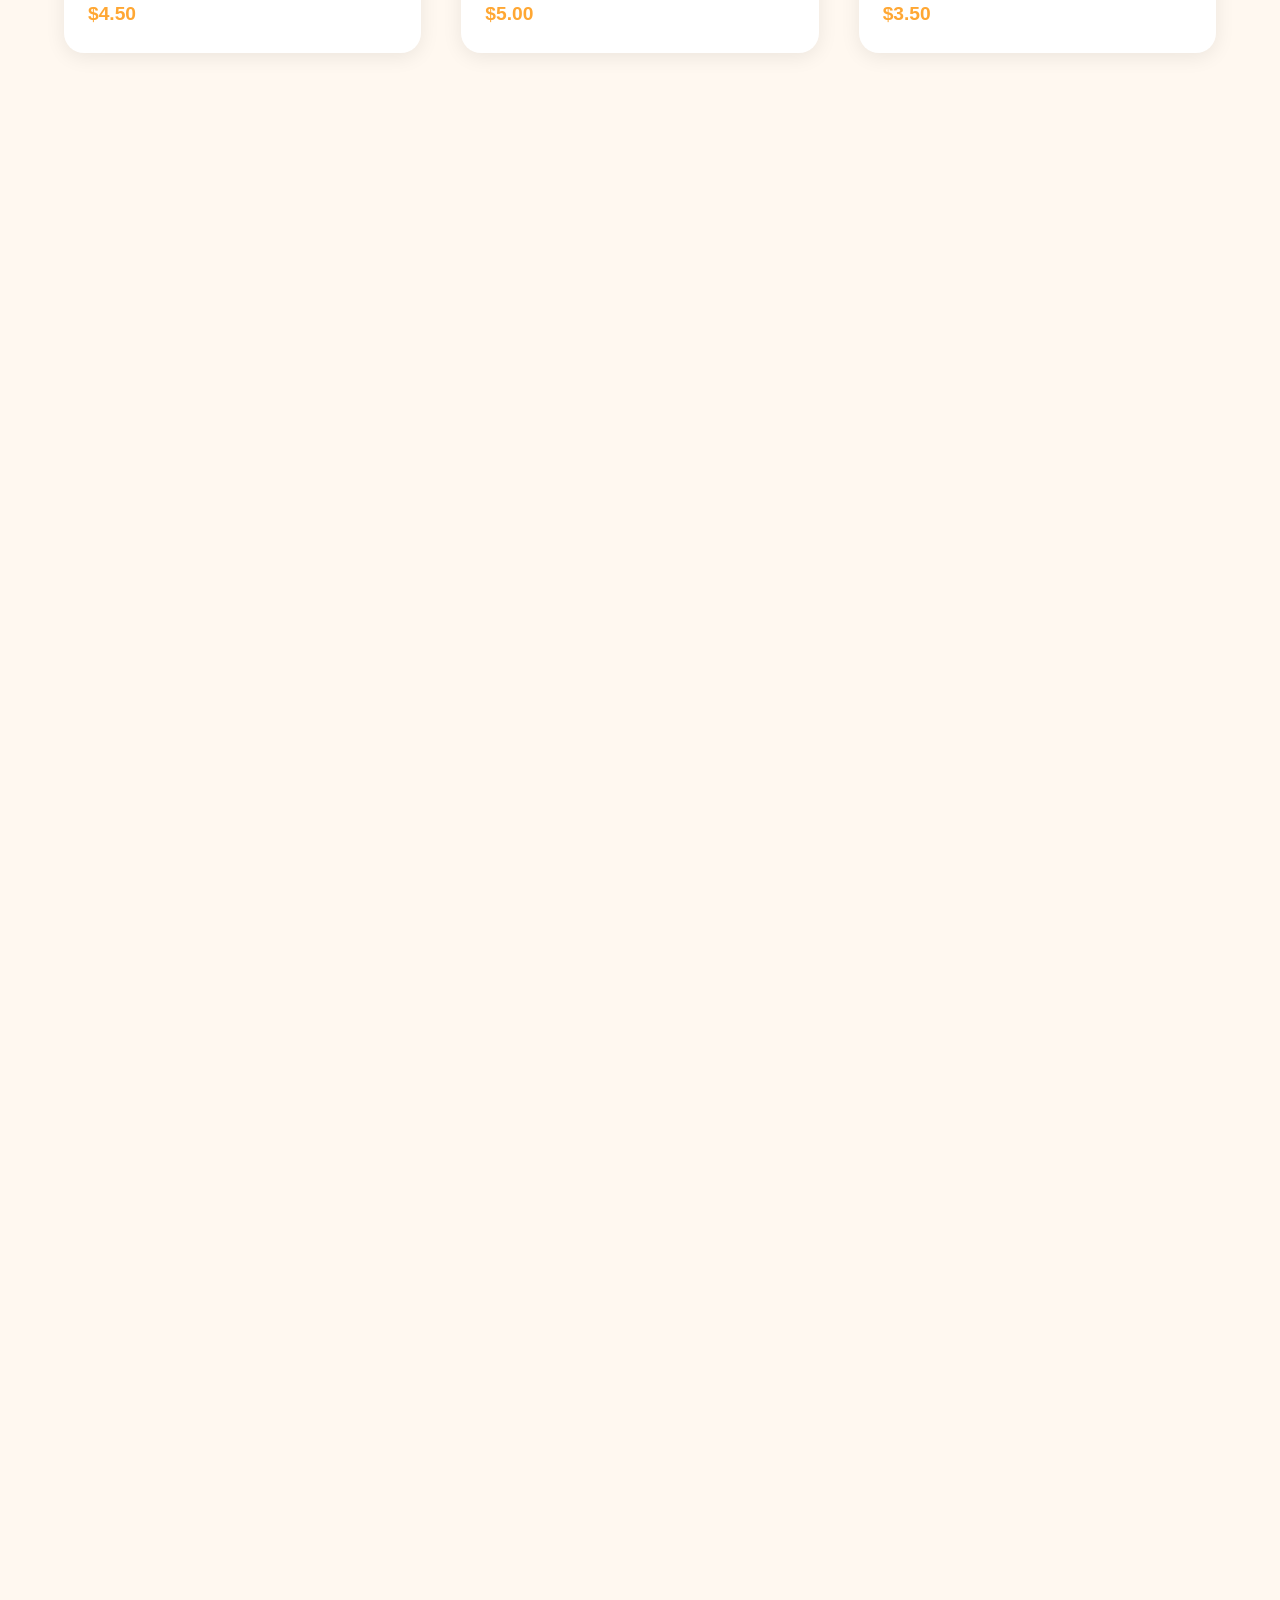
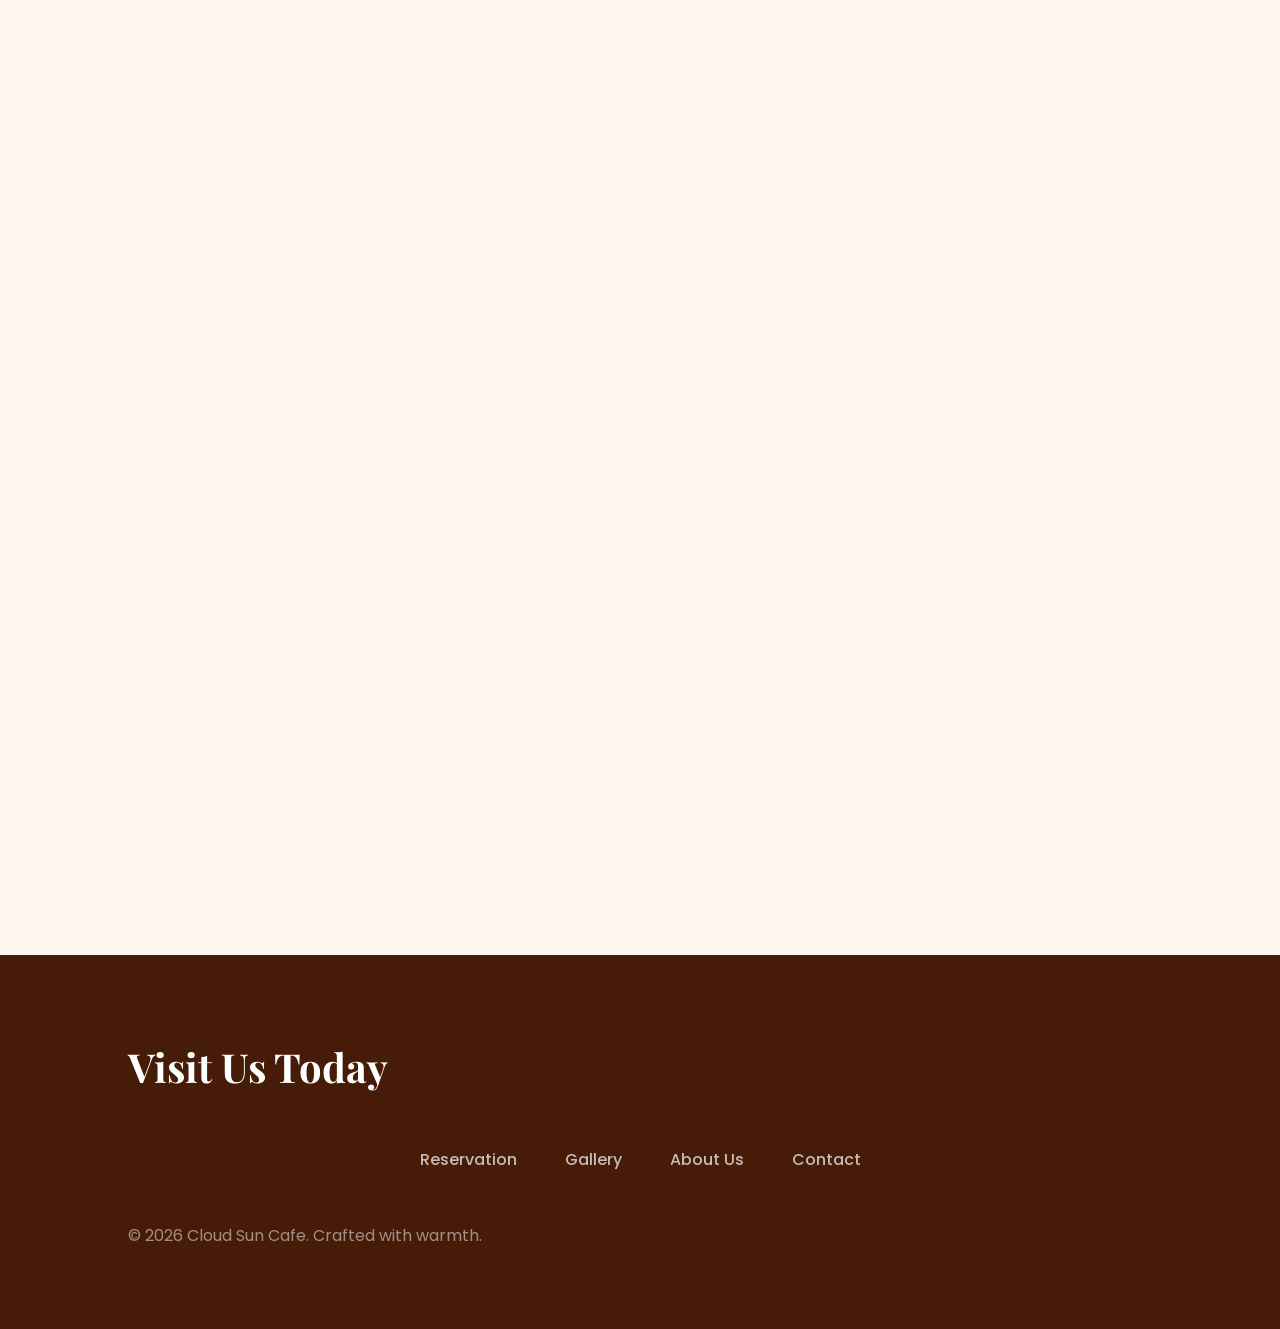
==== commit a0d7c445: "Feat: Add interactive menu filtering and scroll-reveal animations" ====
--- a/index.html
+++ b/index.html
@@ -24,7 +24,7 @@
         </nav>
     </header>
 
-    <section class="header-wrapper">
+    <section class="header-wrapper reveal">
         <div class="text1">
             <h2>When The Sun Meets Your Morning Coffee</h2>
         </div>
@@ -34,51 +34,100 @@
     </section>
   
     <main id="menu-content">
-        <div class="menu-place">
+        <div class="menu-place reveal">
             <h1>Our Exquisite Menu</h1>
+            <div class="menu-filters">
+                <button class="filter-btn active" data-filter="all">All</button>
+                <button class="filter-btn" data-filter="coffee">Coffee</button>
+                <button class="filter-btn" data-filter="juice">Juices</button>
+                <button class="filter-btn" data-filter="food">Food</button>
+            </div>
         </div>
         
-        <section class="menu-category">
-            <div class="menu-item">
-                <article class="drink1">
+        <div class="menu-grid">
+            <section class="menu-category reveal" data-category="coffee">
+                <div class="menu-item-card">
                     <img src="images/macchiato.jpg" alt="Rich Caramel Macchiato">
-                    <h3>Macchiato</h3>
-                    <p>Signature espresso layered with velvety foam.</p>
-                </article>
-                <article class="drink2">
+                    <div class="item-info">
+                        <h3>Macchiato</h3>
+                        <p>Signature espresso layered with velvety foam.</p>
+                        <span class="price">$4.50</span>
+                    </div>
+                </div>
+                <div class="menu-item-card" data-category="coffee">
                     <img src="images/iced-coffee.jpg" alt="Cold Brew Iced Coffee">
-                    <h3>Iced Coffee</h3>
-                    <p>Smooth cold brew served over crystal clear ice.</p>
-                </article>
-                <article class="drink2">
+                    <div class="item-info">
+                        <h3>Iced Coffee</h3>
+                        <p>Smooth cold brew served over crystal clear ice.</p>
+                        <span class="price">$5.00</span>
+                    </div>
+                </div>
+                <div class="menu-item-card" data-category="coffee">
                     <img src="images/buna.jpg" alt="Traditional Buna Coffee">
-                    <h3>Traditional Buna</h3>
-                    <p>Experience the authentic heart of coffee culture.</p>
-                </article>
-            </div>
-        </section>
+                    <div class="item-info">
+                        <h3>Traditional Buna</h3>
+                        <p>Experience the authentic heart of coffee culture.</p>
+                        <span class="price">$3.50</span>
+                    </div>
+                </div>
+            </section>
 
-        <section class="juices">
-            <div class="juice-conetent">
-                <article class="juice1">
+            <section class="menu-category reveal" data-category="juice">
+                <div class="menu-item-card">
                     <img src="images/pineapple-juice.jpg" alt="Sweet Pineapple Juice">
-                    <h3>Pineapple Gold</h3>
-                    <p>Pure tropical sunlight in every sip.</p>
-                </article>
-                <article class="juice2">
+                    <div class="item-info">
+                        <h3>Pineapple Gold</h3>
+                        <p>Pure tropical sunlight in every sip.</p>
+                        <span class="price">$6.00</span>
+                    </div>
+                </div>
+                <div class="menu-item-card">
                     <img src="images/avocado-juice.jpg" alt="Creamy Avocado Juice">
-                    <h3>Creamy Avocado</h3>
-                    <p>Rich, nutritious, and perfectly blended.</p>
-                </article>
-                <article class="juice3">
+                    <div class="item-info">
+                        <h3>Creamy Avocado</h3>
+                        <p>Rich, nutritious, and perfectly blended.</p>
+                        <span class="price">$7.00</span>
+                    </div>
+                </div>
+                <div class="menu-item-card">
                     <img src="images/mango-juice.jpg" alt="Lush Mango Juice">
-                    <h3>Mango Lush</h3>
-                    <p>Ripe summer mangoes, freshly squeezed.</p>
-                </article>
-            </div>
-        </section>
+                    <div class="item-info">
+                        <h3>Mango Lush</h3>
+                        <p>Ripe summer mangoes, freshly squeezed.</p>
+                        <span class="price">$6.00</span>
+                    </div>
+                </div>
+            </section>
 
-        <section class="gallery">
+            <section class="menu-category reveal" data-category="food">
+                <div class="menu-item-card">
+                    <img src="images/pasta-1.jpg" alt="Artisan Pasta">
+                    <div class="item-info">
+                        <h3>Signature Pasta</h3>
+                        <p>Homemade noodles with our secret house sauce.</p>
+                        <span class="price">$14.00</span>
+                    </div>
+                </div>
+                <div class="menu-item-card">
+                    <img src="images/pasta-2.jpg" alt="Savory Home-style Pasta">
+                    <div class="item-info">
+                        <h3>Garden Pasta</h3>
+                        <p>Fresh seasonal vegetables with olive oil and garlic.</p>
+                        <span class="price">$12.50</span>
+                    </div>
+                </div>
+                <div class="menu-item-card">
+                    <img src="images/pasta-3.jpg" alt="Signature Seafood Pasta">
+                    <div class="item-info">
+                        <h3>Seafood Alfredo</h3>
+                        <p>Rich creamy sauce with fresh catch of the day.</p>
+                        <span class="price">$16.00</span>
+                    </div>
+                </div>
+            </section>
+        </div>
+
+        <section class="gallery reveal">
             <div class="gallery-content">
                 <div class="food-content">
                     <div class="food1">
@@ -94,7 +143,7 @@
             </div>
         </section>
 
-        <section class="about-us-little">
+        <section class="about-us-little reveal">
             <div class="third-section">
                 <div class="overlay-text">
                     <h3>Our Craft</h3>
--- a/css/style.css
+++ b/css/style.css
@@ -170,6 +170,109 @@
     background: var(--accent);
 }
 
+.menu-filters {
+    display: flex;
+    justify-content: center;
+    gap: 1rem;
+    margin-top: 2rem;
+    flex-wrap: wrap;
+}
+
+.filter-btn {
+    padding: 10px 25px;
+    border: 2px solid var(--primary);
+    background: transparent;
+    color: var(--primary);
+    border-radius: 50px;
+    font-weight: 600;
+    cursor: pointer;
+    transition: var(--transition);
+    font-family: inherit;
+    text-transform: uppercase;
+    font-size: 0.8rem;
+    letter-spacing: 1px;
+}
+
+.filter-btn.active, .filter-btn:hover {
+    background: var(--primary);
+    color: white;
+}
+
+.menu-grid {
+    display: flex;
+    flex-direction: column;
+    gap: 4rem;
+}
+
+.menu-category {
+    display: grid;
+    grid-template-columns: repeat(auto-fit, minmax(300px, 1fr));
+    gap: 2.5rem;
+    transition: var(--transition);
+}
+
+.menu-item-card {
+    background: var(--bg-white);
+    border-radius: 20px;
+    overflow: hidden;
+    box-shadow: var(--shadow);
+    transition: var(--transition);
+    display: flex;
+    flex-direction: column;
+}
+
+.menu-item-card:hover {
+    transform: translateY(-10px);
+    box-shadow: 0 20px 40px rgba(0,0,0,0.1);
+}
+
+.item-info {
+    padding: 1.5rem;
+    text-align: left;
+    flex-grow: 1;
+    display: flex;
+    flex-direction: column;
+    justify-content: space-between;
+}
+
+.item-info h3 {
+    font-size: 1.4rem;
+    color: var(--primary);
+    margin-bottom: 0.5rem;
+}
+
+.item-info p {
+    font-size: 0.9rem;
+    color: var(--text-light);
+    margin-bottom: 1rem;
+}
+
+.price {
+    display: block;
+    font-weight: 700;
+    font-size: 1.2rem;
+    color: var(--accent);
+}
+
+/* --- Scroll Reveal --- */
+.reveal {
+    opacity: 0;
+    transform: translateY(30px);
+    transition: opacity 0.8s ease-out, transform 0.8s ease-out;
+}
+
+.reveal.active {
+    opacity: 1;
+    transform: translateY(0);
+}
+
+@media (max-width: 768px) {
+    .menu-item-card {
+        max-width: 400px;
+        margin: 0 auto;
+    }
+}
+
 /* --- Grid Systems --- */
 .menu-item, .juice-conetent {
     display: grid;
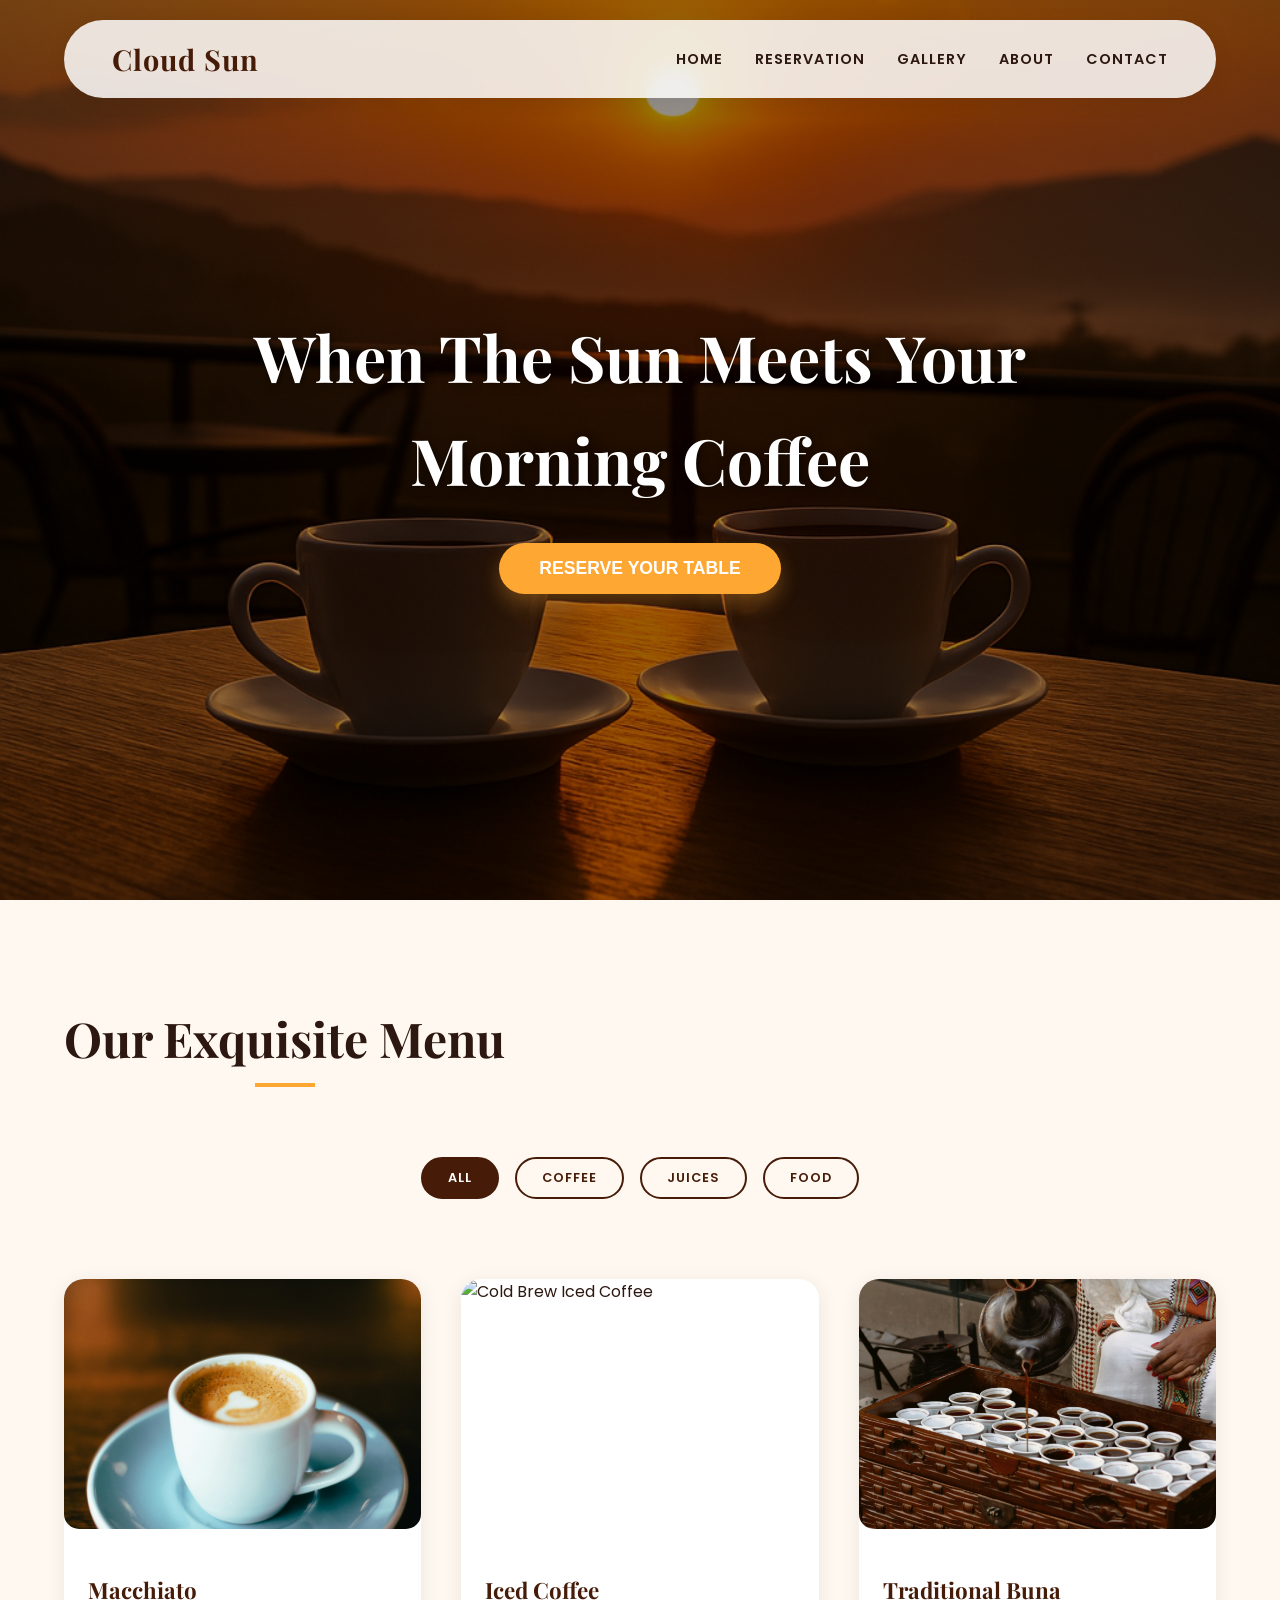
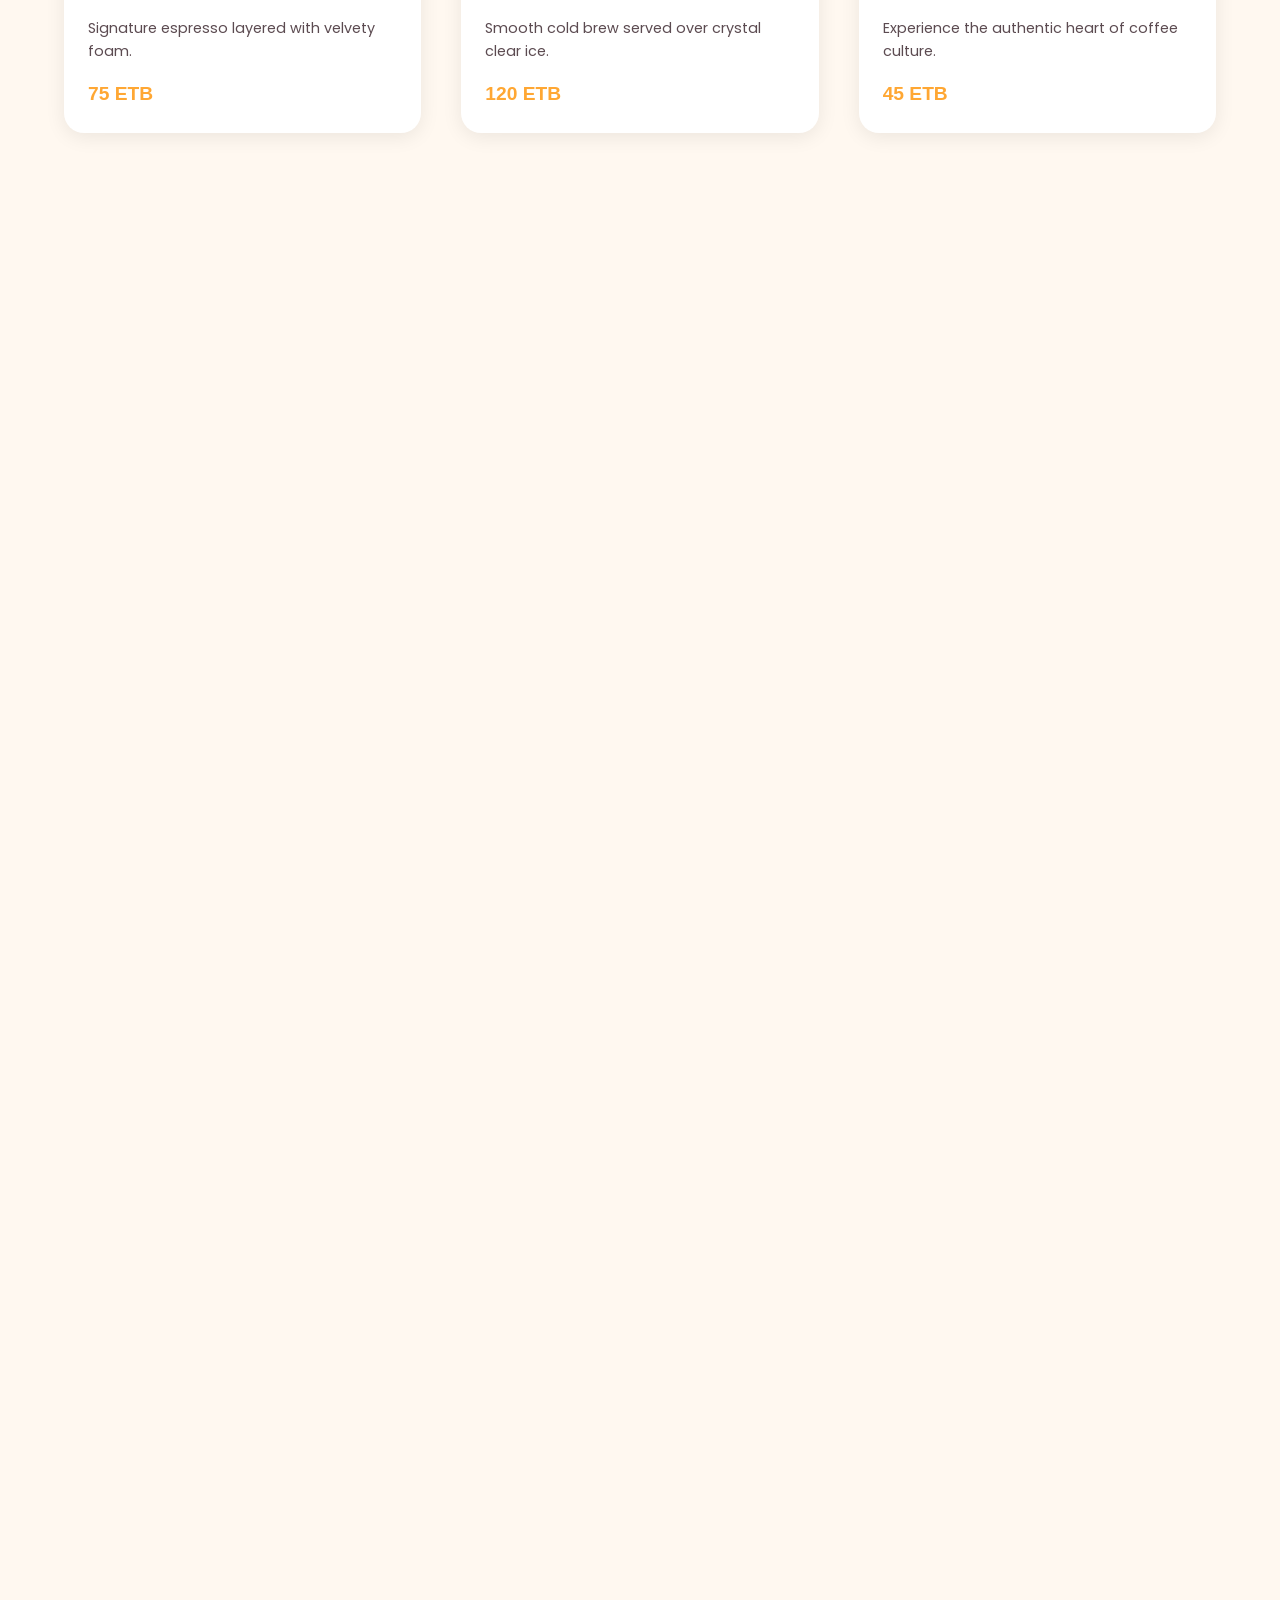
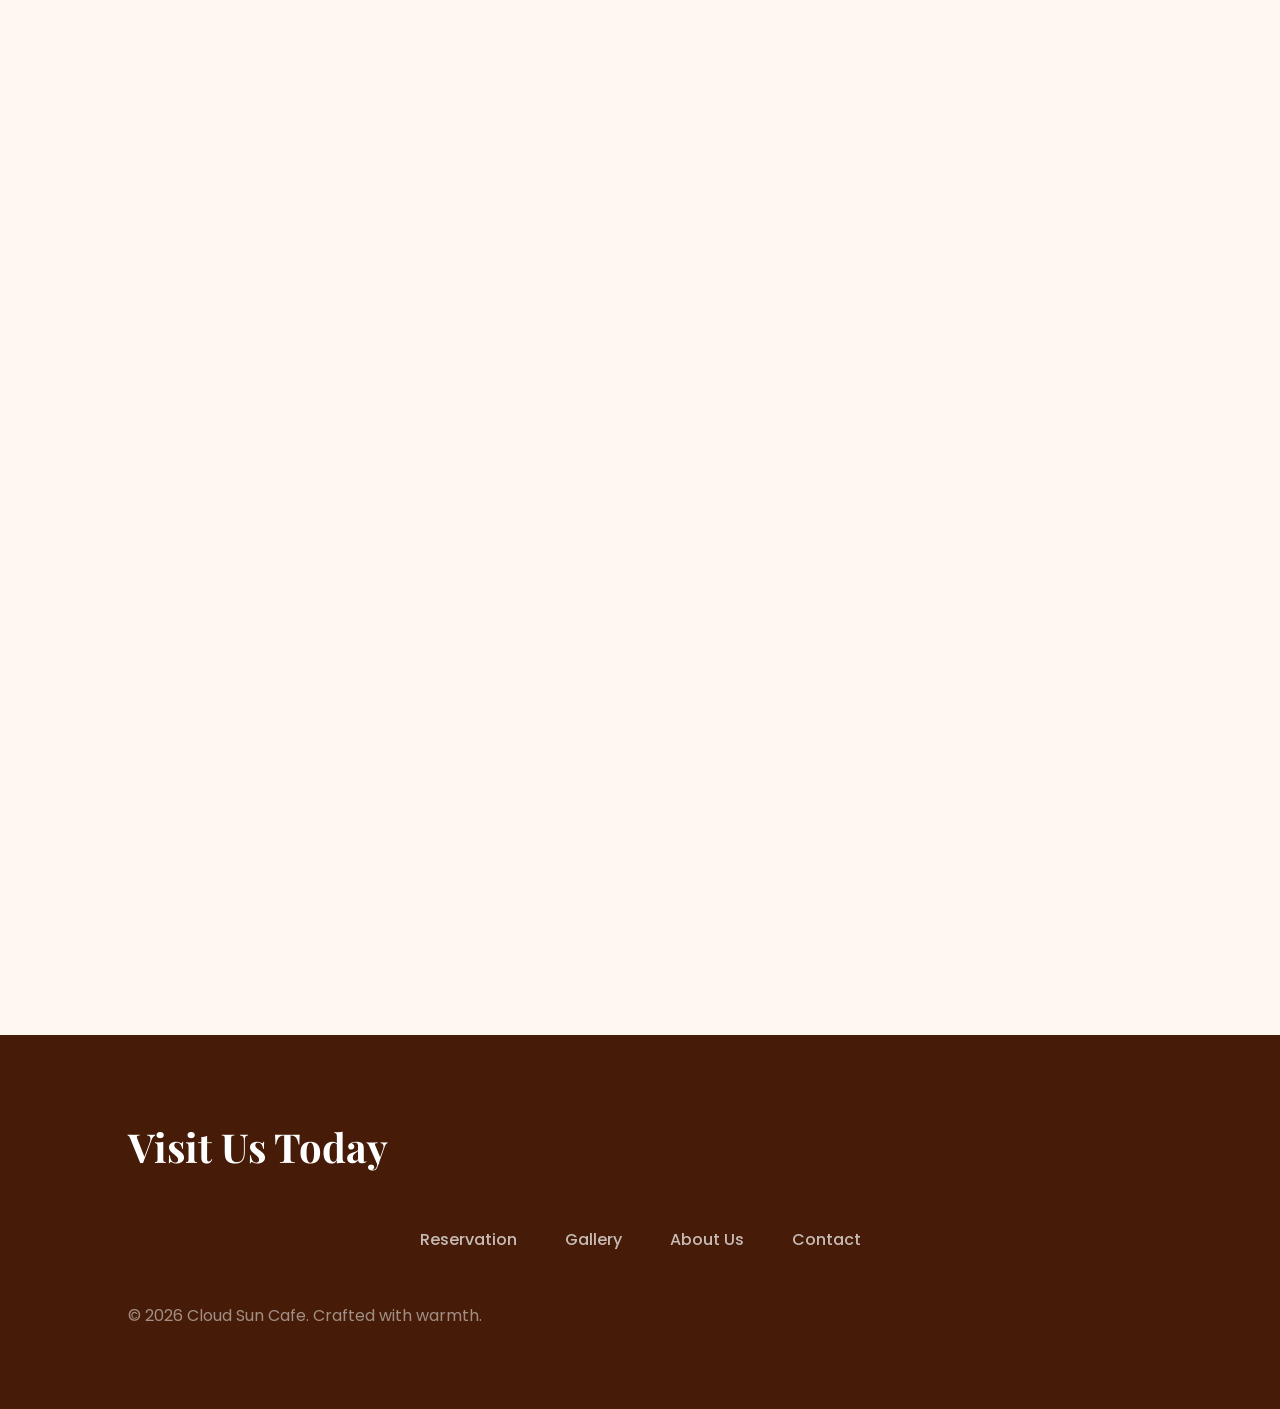
==== commit 476088d4: "Content: Update currency to ETB and use realistic Ethiopian pricing" ====
--- a/index.html
+++ b/index.html
@@ -51,7 +51,7 @@
                     <div class="item-info">
                         <h3>Macchiato</h3>
                         <p>Signature espresso layered with velvety foam.</p>
-                        <span class="price">$4.50</span>
+                        <span class="price">75 ETB</span>
                     </div>
                 </div>
                 <div class="menu-item-card" data-category="coffee">
@@ -59,7 +59,7 @@
                     <div class="item-info">
                         <h3>Iced Coffee</h3>
                         <p>Smooth cold brew served over crystal clear ice.</p>
-                        <span class="price">$5.00</span>
+                        <span class="price">120 ETB</span>
                     </div>
                 </div>
                 <div class="menu-item-card" data-category="coffee">
@@ -67,7 +67,7 @@
                     <div class="item-info">
                         <h3>Traditional Buna</h3>
                         <p>Experience the authentic heart of coffee culture.</p>
-                        <span class="price">$3.50</span>
+                        <span class="price">45 ETB</span>
                     </div>
                 </div>
             </section>
@@ -78,7 +78,7 @@
                     <div class="item-info">
                         <h3>Pineapple Gold</h3>
                         <p>Pure tropical sunlight in every sip.</p>
-                        <span class="price">$6.00</span>
+                        <span class="price">160 ETB</span>
                     </div>
                 </div>
                 <div class="menu-item-card">
@@ -86,7 +86,7 @@
                     <div class="item-info">
                         <h3>Creamy Avocado</h3>
                         <p>Rich, nutritious, and perfectly blended.</p>
-                        <span class="price">$7.00</span>
+                        <span class="price">210 ETB</span>
                     </div>
                 </div>
                 <div class="menu-item-card">
@@ -94,7 +94,7 @@
                     <div class="item-info">
                         <h3>Mango Lush</h3>
                         <p>Ripe summer mangoes, freshly squeezed.</p>
-                        <span class="price">$6.00</span>
+                        <span class="price">180 ETB</span>
                     </div>
                 </div>
             </section>
@@ -105,7 +105,7 @@
                     <div class="item-info">
                         <h3>Signature Pasta</h3>
                         <p>Homemade noodles with our secret house sauce.</p>
-                        <span class="price">$14.00</span>
+                        <span class="price">350 ETB</span>
                     </div>
                 </div>
                 <div class="menu-item-card">
@@ -113,7 +113,7 @@
                     <div class="item-info">
                         <h3>Garden Pasta</h3>
                         <p>Fresh seasonal vegetables with olive oil and garlic.</p>
-                        <span class="price">$12.50</span>
+                        <span class="price">280 ETB</span>
                     </div>
                 </div>
                 <div class="menu-item-card">
@@ -121,7 +121,7 @@
                     <div class="item-info">
                         <h3>Seafood Alfredo</h3>
                         <p>Rich creamy sauce with fresh catch of the day.</p>
-                        <span class="price">$16.00</span>
+                        <span class="price">420 ETB</span>
                     </div>
                 </div>
             </section>
--- a/css/style.css
+++ b/css/style.css
@@ -175,6 +175,7 @@
     justify-content: center;
     gap: 1rem;
     margin-top: 2rem;
+    margin-bottom: 5rem; /* Added gap between buttons and menu boxes */
     flex-wrap: wrap;
 }
 
